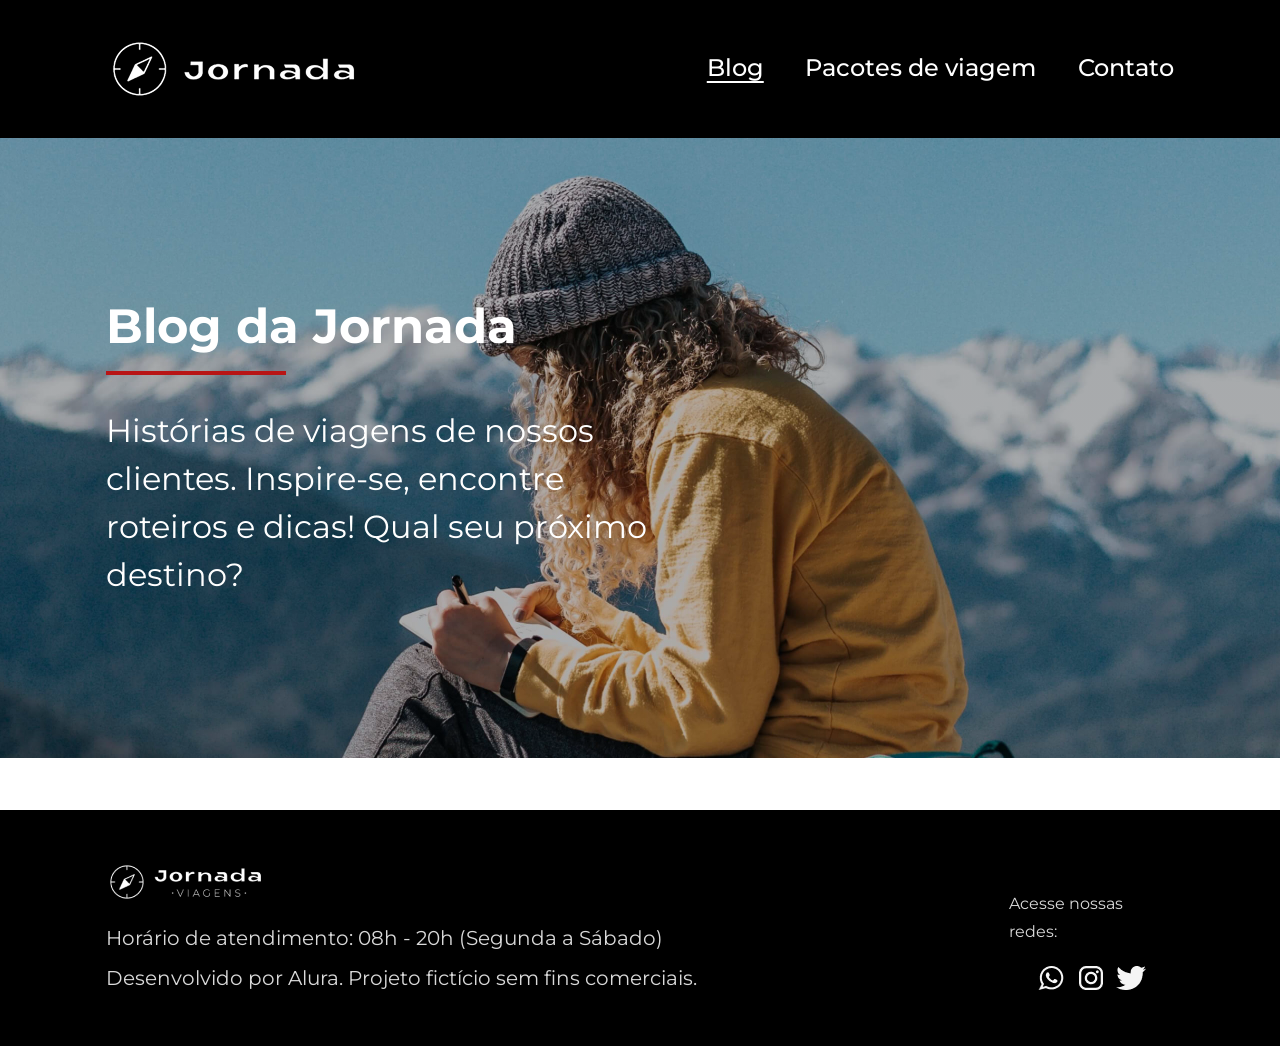
==== blog.html @ c3ce7d21 "Applying style and banners to blog hero" ====
<!doctype html>
<html lang="pt-br">
  <head>
    <meta charset="UTF-8" />
    <meta name="viewport" content="width=device-width, initial-scale=1.0" />
    <link rel="stylesheet" href="./css/style.css" />
    <link rel="icon" type="image/*" href="favicon-jornada-white.png" />

    <meta
      name="description"
      content="Jornada Viagens, uma agência apaixonada por criar viagens inesquecíveis."
    />

    <meta name="og:title" content="Jornada Viagens" />
    <meta
      name="og:description"
      content="Jornada Viagens, uma agência apaixonada por criar viagens inesquecíveis."
    />
    <meta
      name="og:image"
      content="https://PedroHSueiro.github.io/jornada-viagens/img/footer/logo-jornada-footer-white.png"
    />
    <meta
      name="og:url"
      content="https://PedroHSueiro.github.io/jornada-viagens/blog.html"
    />
    <meta name="og:type" content="website" />

    <title>Jornada Viagens</title>
  </head>
  <body>
    <header class="main-header" role="banner">
      <a class="logo" href="index.html" title="Voltar para a página inicial">
        <img
          class="img-logo-mobile"
          src="img/logo-jornada-white.png"
          alt="Logo de bússola da Jornada Viagens"
        />
        <img
          class="img-logo-desktop"
          src="img/logo-text-jornada-white.png"
          alt="Logo completa da Jornada Viagens"
        />
      </a>
      <div class="navigation-menu" role="navigation">
        <label for="menu" title="Abrir menu">
          <img src="img/menu-icon-btn.png" alt="Botão de menu" />
        </label>
        <input type="checkbox" id="menu" hidden />
        <nav>
          <ul class="navigation-list">
            <li>
              <a
                href="blog.html"
                target="_self"
                class="selected-page"
                title="Acessar Blog"
                >Blog</a
              >
            </li>
            <li>
              <a
                href="pacotes.html"
                target="_self"
                title="Acessar Pacotes de viagem"
              >
                Pacotes de viagem
              </a>
            </li>
            <li>
              <a href="contato.html" target="_self" title="Acessar Contato">
                Contato
              </a>
            </li>
          </ul>
        </nav>
      </div>
    </header>
    <section class="hero page blog" role="main">
      <div class="hero-image">
        <div class="page-title">
          <h1>Blog da Jornada</h1>
          <hr class="separation-line" />
        </div>
        <h2>
          Histórias de viagens de nossos clientes. Inspire-se, encontre roteiros
          e dicas! Qual seu próximo destino?
        </h2>
      </div>
    </section>
    <footer class="main-footer" role="contentinfo">
      <div class="footer-info">
        <img
          src="./img/footer/logo-jornada-footer-white.png"
          alt="Logo completa da Jornada Viagens"
        />
        <p>Horário de atendimento: 08h - 20h (Segunda a Sábado)</p>
        <p>Desenvolvido por Alura. Projeto fictício sem fins comerciais.</p>
      </div>
      <div class="footer-social">
        <p class="content-text small">Acesse nossas redes:</p>
        <div class="social-media-content">
          <a
            href="#"
            target="_blank"
            title="Acessar o Whatsapp do Jornada Viagens"
          >
            <img
              src="./img/footer/icon-whatsapp.png"
              alt="Icone branco do Whatsapp"
            />
          </a>
          <a
            href="#"
            target="_blank"
            title="Acessar o Instagram do Jornada Viagens"
          >
            <img
              src="./img/footer/icon-instagram.png"
              alt="Icone branco do Instagram"
            />
          </a>
          <a
            href="#"
            target="_blank"
            title="Acessar o Twitter/X do Jornada Viagens"
          >
            <img
              src="./img/footer/icon-twitter.png"
              alt="Icone branco do Twitter/X"
            />
          </a>
        </div>
      </div>
    </footer>
  </body>
</html>
---- css/style.css ----
@import url(global.css);
@import url(header.css);
@import url(hero.css);
@import url(offers.css);
@import url(categories.css);
@import url(destinations.css);
@import url(payments.css);
@import url(testimonies.css);
@import url(footer.css);
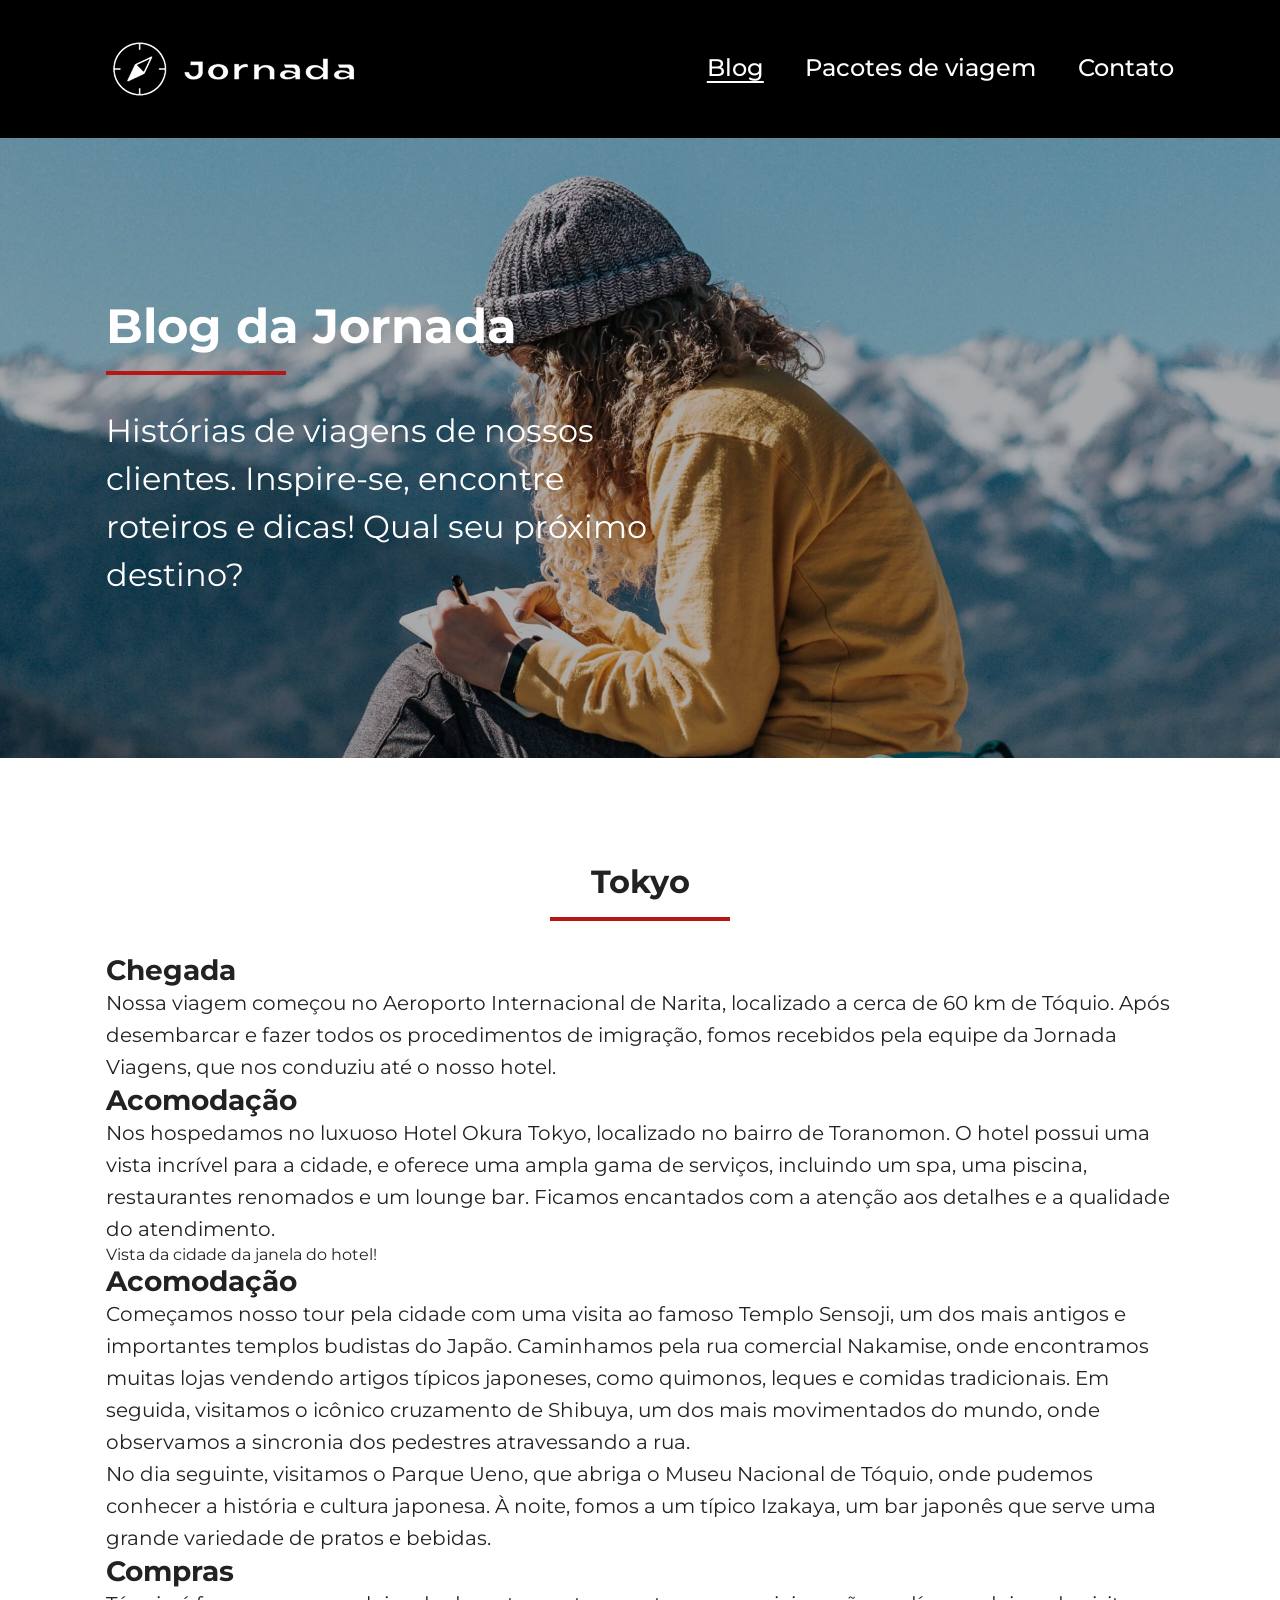
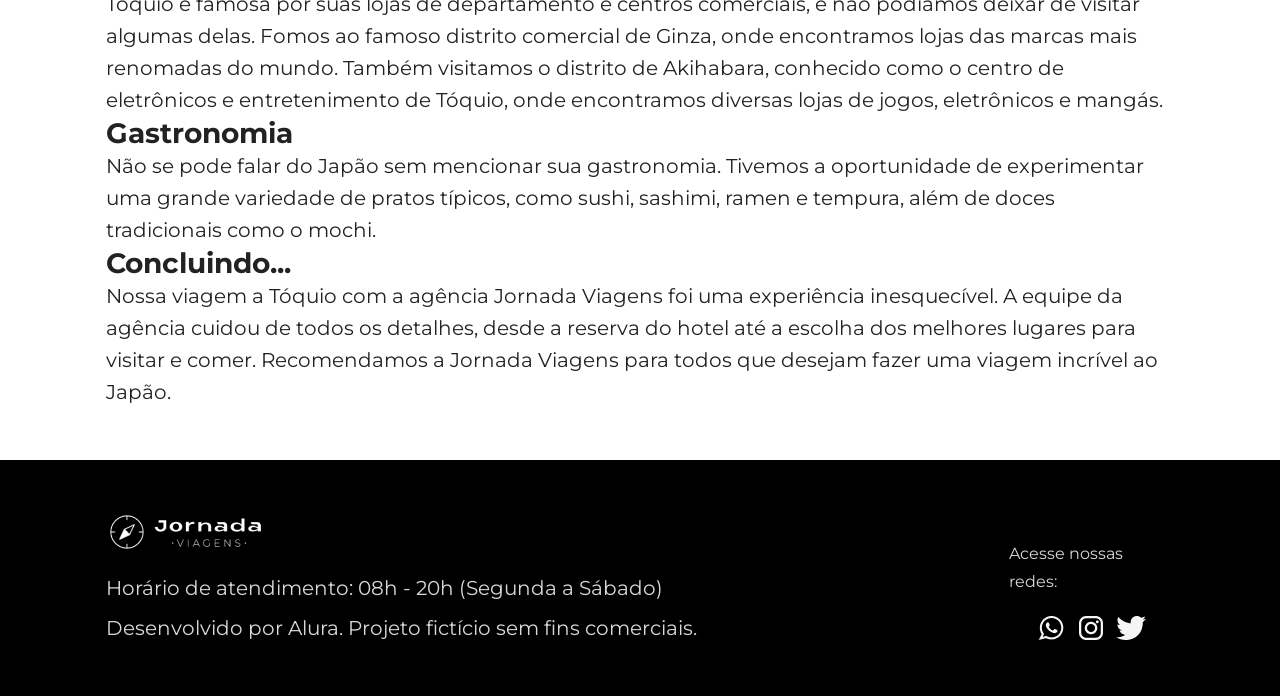
==== commit 9ce4e28d: "Creating initial layout for blog posts" ====
--- a/blog.html
+++ b/blog.html
@@ -88,6 +88,98 @@
         </h2>
       </div>
     </section>
+    <section class="blog-post">
+      <div class="section-title">
+        <h2>Tokyo</h2>
+        <hr class="separation-line" />
+      </div>
+      <article class="arrival">
+        <div class="text-content">
+          <h3 class="content-title">Chegada</h3>
+          <p class="content-text">
+            Nossa viagem começou no Aeroporto Internacional de Narita,
+            localizado a cerca de 60 km de Tóquio. Após desembarcar e fazer
+            todos os procedimentos de imigração, fomos recebidos pela equipe da
+            Jornada Viagens, que nos conduziu até o nosso hotel.
+          </p>
+        </div>
+        <figure>
+          <div class="image"></div>
+        </figure>
+      </article>
+      <article class="accommodation">
+        <div class="text-content">
+          <h3 class="content-title">Acomodação</h3>
+          <p class="content-text">
+            Nos hospedamos no luxuoso Hotel Okura Tokyo, localizado no bairro de
+            Toranomon. O hotel possui uma vista incrível para a cidade, e
+            oferece uma ampla gama de serviços, incluindo um spa, uma piscina,
+            restaurantes renomados e um lounge bar. Ficamos encantados com a
+            atenção aos detalhes e a qualidade do atendimento.
+          </p>
+        </div>
+        <figure>
+          <div class="image"></div>
+          <figcaption>Vista da cidade da janela do hotel!</figcaption>
+        </figure>
+      </article>
+      <article class="accommodation">
+        <div class="text-content">
+          <h3 class="content-title">Acomodação</h3>
+          <p class="content-text">
+            Começamos nosso tour pela cidade com uma visita ao famoso Templo
+            Sensoji, um dos mais antigos e importantes templos budistas do
+            Japão. Caminhamos pela rua comercial Nakamise, onde encontramos
+            muitas lojas vendendo artigos típicos japoneses, como quimonos,
+            leques e comidas tradicionais. Em seguida, visitamos o icônico
+            cruzamento de Shibuya, um dos mais movimentados do mundo, onde
+            observamos a sincronia dos pedestres atravessando a rua.
+          </p>
+          <p class="content-text">
+            No dia seguinte, visitamos o Parque Ueno, que abriga o Museu
+            Nacional de Tóquio, onde pudemos conhecer a história e cultura
+            japonesa. À noite, fomos a um típico Izakaya, um bar japonês que
+            serve uma grande variedade de pratos e bebidas.
+          </p>
+        </div>
+      </article>
+      <article class="shopping">
+        <div class="text-content">
+          <h3 class="content-title">Compras</h3>
+          <p class="content-text">
+            Tóquio é famosa por suas lojas de departamento e centros comerciais,
+            e não podíamos deixar de visitar algumas delas. Fomos ao famoso
+            distrito comercial de Ginza, onde encontramos lojas das marcas mais
+            renomadas do mundo. Também visitamos o distrito de Akihabara,
+            conhecido como o centro de eletrônicos e entretenimento de Tóquio,
+            onde encontramos diversas lojas de jogos, eletrônicos e mangás.
+          </p>
+        </div>
+      </article>
+      <article class="gastronomy">
+        <div class="text-content">
+          <h3 class="content-title">Gastronomia</h3>
+          <p class="content-text">
+            Não se pode falar do Japão sem mencionar sua gastronomia. Tivemos a
+            oportunidade de experimentar uma grande variedade de pratos típicos,
+            como sushi, sashimi, ramen e tempura, além de doces tradicionais
+            como o mochi.
+          </p>
+        </div>
+      </article>
+      <article class="conclusion">
+        <div class="text-content">
+          <h3 class="content-title">Concluindo...</h3>
+          <p class="content-text">
+            Nossa viagem a Tóquio com a agência Jornada Viagens foi uma
+            experiência inesquecível. A equipe da agência cuidou de todos os
+            detalhes, desde a reserva do hotel até a escolha dos melhores
+            lugares para visitar e comer. Recomendamos a Jornada Viagens para
+            todos que desejam fazer uma viagem incrível ao Japão.
+          </p>
+        </div>
+      </article>
+    </section>
     <footer class="main-footer" role="contentinfo">
       <div class="footer-info">
         <img
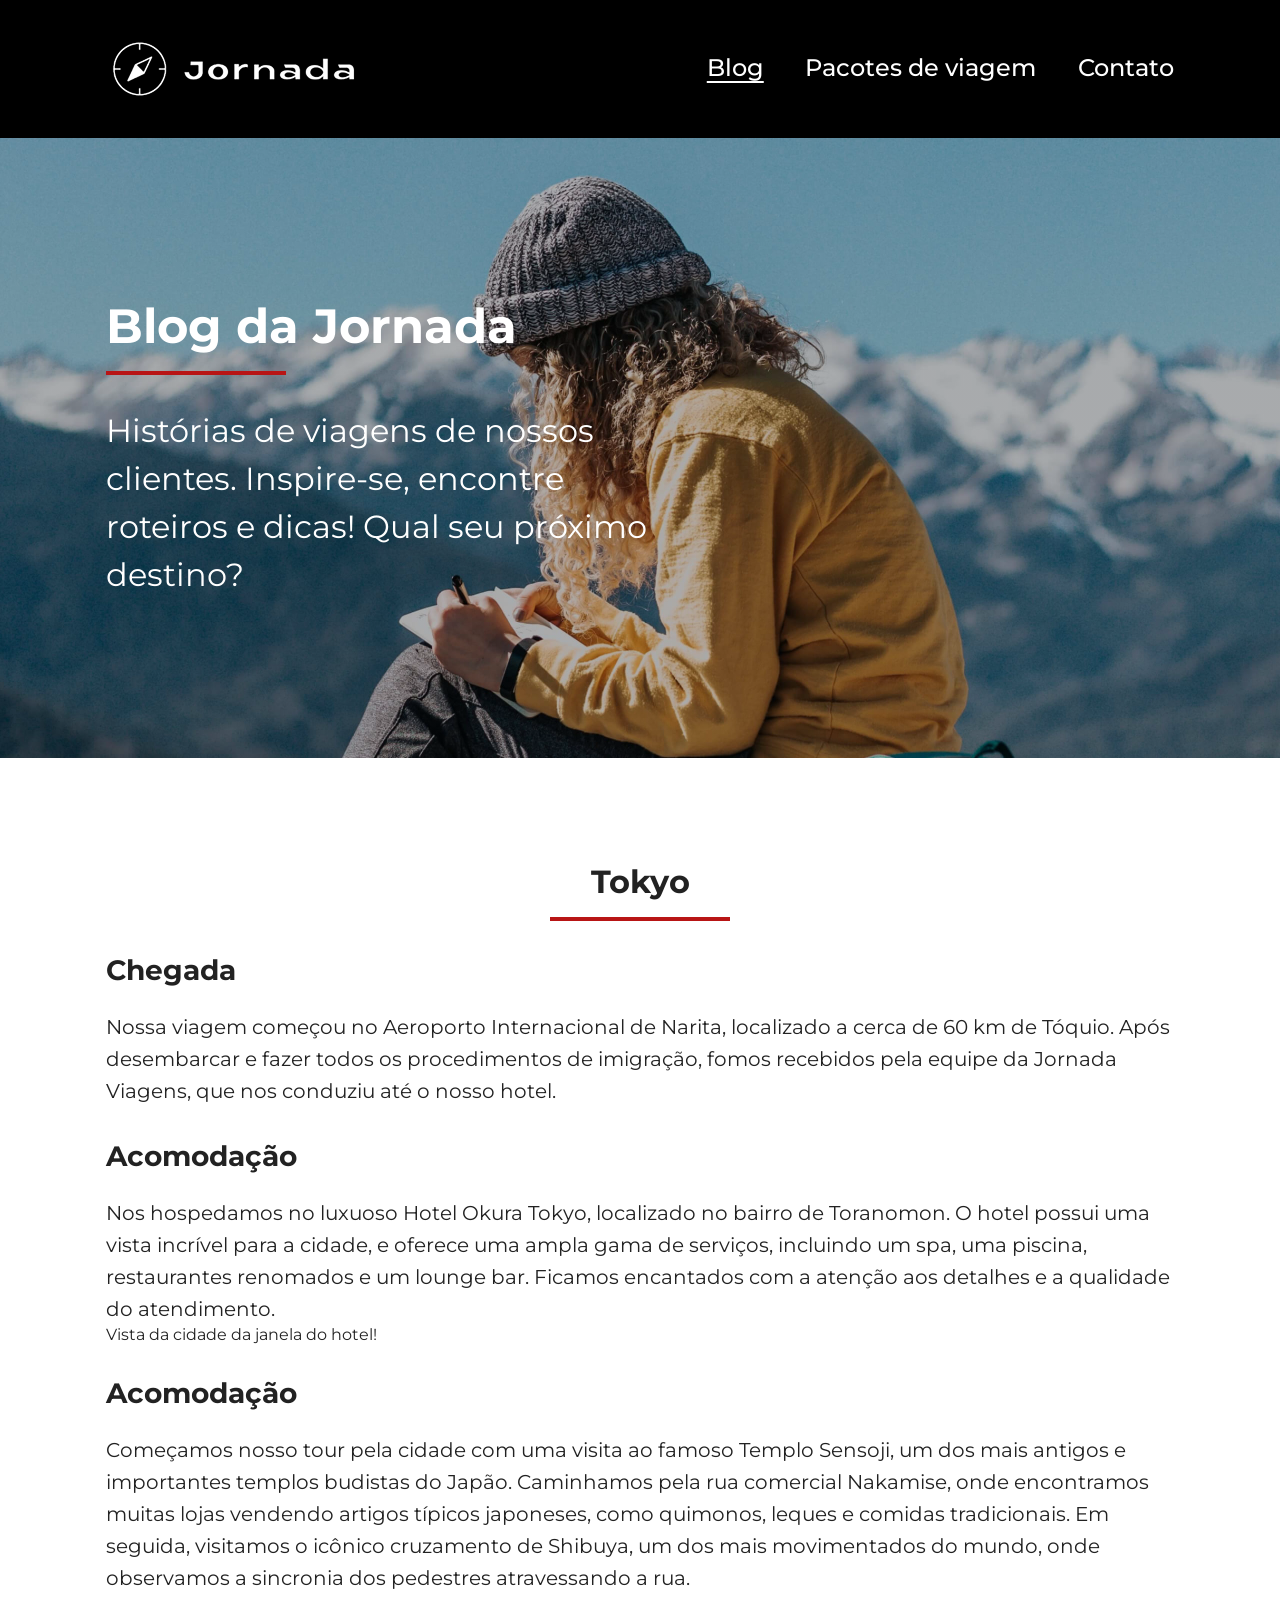
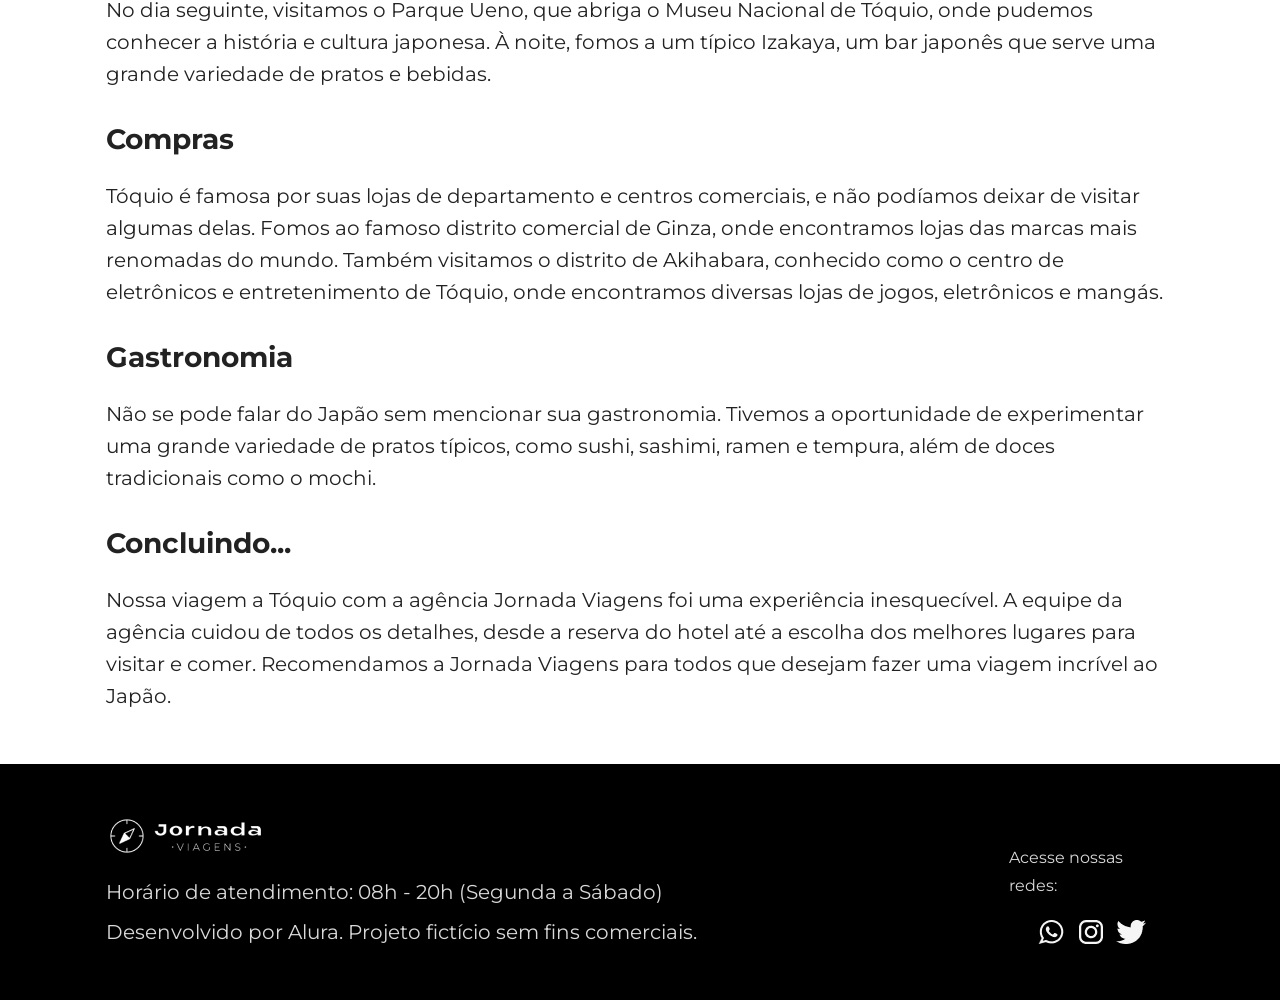
==== commit d99b1a9f: "Applying initial style for blog posts" ====
--- a/blog.html
+++ b/blog.html
@@ -93,92 +93,95 @@
         <h2>Tokyo</h2>
         <hr class="separation-line" />
       </div>
-      <article class="arrival">
-        <div class="text-content">
-          <h3 class="content-title">Chegada</h3>
-          <p class="content-text">
-            Nossa viagem começou no Aeroporto Internacional de Narita,
-            localizado a cerca de 60 km de Tóquio. Após desembarcar e fazer
-            todos os procedimentos de imigração, fomos recebidos pela equipe da
-            Jornada Viagens, que nos conduziu até o nosso hotel.
-          </p>
-        </div>
-        <figure>
-          <div class="image"></div>
-        </figure>
-      </article>
-      <article class="accommodation">
-        <div class="text-content">
-          <h3 class="content-title">Acomodação</h3>
-          <p class="content-text">
-            Nos hospedamos no luxuoso Hotel Okura Tokyo, localizado no bairro de
-            Toranomon. O hotel possui uma vista incrível para a cidade, e
-            oferece uma ampla gama de serviços, incluindo um spa, uma piscina,
-            restaurantes renomados e um lounge bar. Ficamos encantados com a
-            atenção aos detalhes e a qualidade do atendimento.
-          </p>
-        </div>
-        <figure>
-          <div class="image"></div>
-          <figcaption>Vista da cidade da janela do hotel!</figcaption>
-        </figure>
-      </article>
-      <article class="accommodation">
-        <div class="text-content">
-          <h3 class="content-title">Acomodação</h3>
-          <p class="content-text">
-            Começamos nosso tour pela cidade com uma visita ao famoso Templo
-            Sensoji, um dos mais antigos e importantes templos budistas do
-            Japão. Caminhamos pela rua comercial Nakamise, onde encontramos
-            muitas lojas vendendo artigos típicos japoneses, como quimonos,
-            leques e comidas tradicionais. Em seguida, visitamos o icônico
-            cruzamento de Shibuya, um dos mais movimentados do mundo, onde
-            observamos a sincronia dos pedestres atravessando a rua.
-          </p>
-          <p class="content-text">
-            No dia seguinte, visitamos o Parque Ueno, que abriga o Museu
-            Nacional de Tóquio, onde pudemos conhecer a história e cultura
-            japonesa. À noite, fomos a um típico Izakaya, um bar japonês que
-            serve uma grande variedade de pratos e bebidas.
-          </p>
-        </div>
-      </article>
-      <article class="shopping">
-        <div class="text-content">
-          <h3 class="content-title">Compras</h3>
-          <p class="content-text">
-            Tóquio é famosa por suas lojas de departamento e centros comerciais,
-            e não podíamos deixar de visitar algumas delas. Fomos ao famoso
-            distrito comercial de Ginza, onde encontramos lojas das marcas mais
-            renomadas do mundo. Também visitamos o distrito de Akihabara,
-            conhecido como o centro de eletrônicos e entretenimento de Tóquio,
-            onde encontramos diversas lojas de jogos, eletrônicos e mangás.
-          </p>
-        </div>
-      </article>
-      <article class="gastronomy">
-        <div class="text-content">
-          <h3 class="content-title">Gastronomia</h3>
-          <p class="content-text">
-            Não se pode falar do Japão sem mencionar sua gastronomia. Tivemos a
-            oportunidade de experimentar uma grande variedade de pratos típicos,
-            como sushi, sashimi, ramen e tempura, além de doces tradicionais
-            como o mochi.
-          </p>
-        </div>
-      </article>
-      <article class="conclusion">
-        <div class="text-content">
-          <h3 class="content-title">Concluindo...</h3>
-          <p class="content-text">
-            Nossa viagem a Tóquio com a agência Jornada Viagens foi uma
-            experiência inesquecível. A equipe da agência cuidou de todos os
-            detalhes, desde a reserva do hotel até a escolha dos melhores
-            lugares para visitar e comer. Recomendamos a Jornada Viagens para
-            todos que desejam fazer uma viagem incrível ao Japão.
-          </p>
-        </div>
-      </article>
+      <div class="main-post">
+        <article class="arrival">
+          <div class="text-content">
+            <h3 class="content-title">Chegada</h3>
+            <p class="content-text">
+              Nossa viagem começou no Aeroporto Internacional de Narita,
+              localizado a cerca de 60 km de Tóquio. Após desembarcar e fazer
+              todos os procedimentos de imigração, fomos recebidos pela equipe
+              da Jornada Viagens, que nos conduziu até o nosso hotel.
+            </p>
+          </div>
+          <figure>
+            <div class="image"></div>
+          </figure>
+        </article>
+        <article class="accommodation">
+          <div class="text-content">
+            <h3 class="content-title">Acomodação</h3>
+            <p class="content-text">
+              Nos hospedamos no luxuoso Hotel Okura Tokyo, localizado no bairro
+              de Toranomon. O hotel possui uma vista incrível para a cidade, e
+              oferece uma ampla gama de serviços, incluindo um spa, uma piscina,
+              restaurantes renomados e um lounge bar. Ficamos encantados com a
+              atenção aos detalhes e a qualidade do atendimento.
+            </p>
+          </div>
+          <figure>
+            <div class="image"></div>
+            <figcaption>Vista da cidade da janela do hotel!</figcaption>
+          </figure>
+        </article>
+        <article class="accommodation">
+          <div class="text-content">
+            <h3 class="content-title">Acomodação</h3>
+            <p class="content-text">
+              Começamos nosso tour pela cidade com uma visita ao famoso Templo
+              Sensoji, um dos mais antigos e importantes templos budistas do
+              Japão. Caminhamos pela rua comercial Nakamise, onde encontramos
+              muitas lojas vendendo artigos típicos japoneses, como quimonos,
+              leques e comidas tradicionais. Em seguida, visitamos o icônico
+              cruzamento de Shibuya, um dos mais movimentados do mundo, onde
+              observamos a sincronia dos pedestres atravessando a rua.
+            </p>
+            <p class="content-text">
+              No dia seguinte, visitamos o Parque Ueno, que abriga o Museu
+              Nacional de Tóquio, onde pudemos conhecer a história e cultura
+              japonesa. À noite, fomos a um típico Izakaya, um bar japonês que
+              serve uma grande variedade de pratos e bebidas.
+            </p>
+          </div>
+        </article>
+        <article class="shopping">
+          <div class="text-content">
+            <h3 class="content-title">Compras</h3>
+            <p class="content-text">
+              Tóquio é famosa por suas lojas de departamento e centros
+              comerciais, e não podíamos deixar de visitar algumas delas. Fomos
+              ao famoso distrito comercial de Ginza, onde encontramos lojas das
+              marcas mais renomadas do mundo. Também visitamos o distrito de
+              Akihabara, conhecido como o centro de eletrônicos e entretenimento
+              de Tóquio, onde encontramos diversas lojas de jogos, eletrônicos e
+              mangás.
+            </p>
+          </div>
+        </article>
+        <article class="gastronomy">
+          <div class="text-content">
+            <h3 class="content-title">Gastronomia</h3>
+            <p class="content-text">
+              Não se pode falar do Japão sem mencionar sua gastronomia. Tivemos
+              a oportunidade de experimentar uma grande variedade de pratos
+              típicos, como sushi, sashimi, ramen e tempura, além de doces
+              tradicionais como o mochi.
+            </p>
+          </div>
+        </article>
+        <article class="conclusion">
+          <div class="text-content">
+            <h3 class="content-title">Concluindo...</h3>
+            <p class="content-text">
+              Nossa viagem a Tóquio com a agência Jornada Viagens foi uma
+              experiência inesquecível. A equipe da agência cuidou de todos os
+              detalhes, desde a reserva do hotel até a escolha dos melhores
+              lugares para visitar e comer. Recomendamos a Jornada Viagens para
+              todos que desejam fazer uma viagem incrível ao Japão.
+            </p>
+          </div>
+        </article>
+      </div>
     </section>
     <footer class="main-footer" role="contentinfo">
       <div class="footer-info">
--- a/css/style.css
+++ b/css/style.css
@@ -7,3 +7,4 @@
 @import url(payments.css);
 @import url(testimonies.css);
 @import url(footer.css);
+@import url(blog.css);
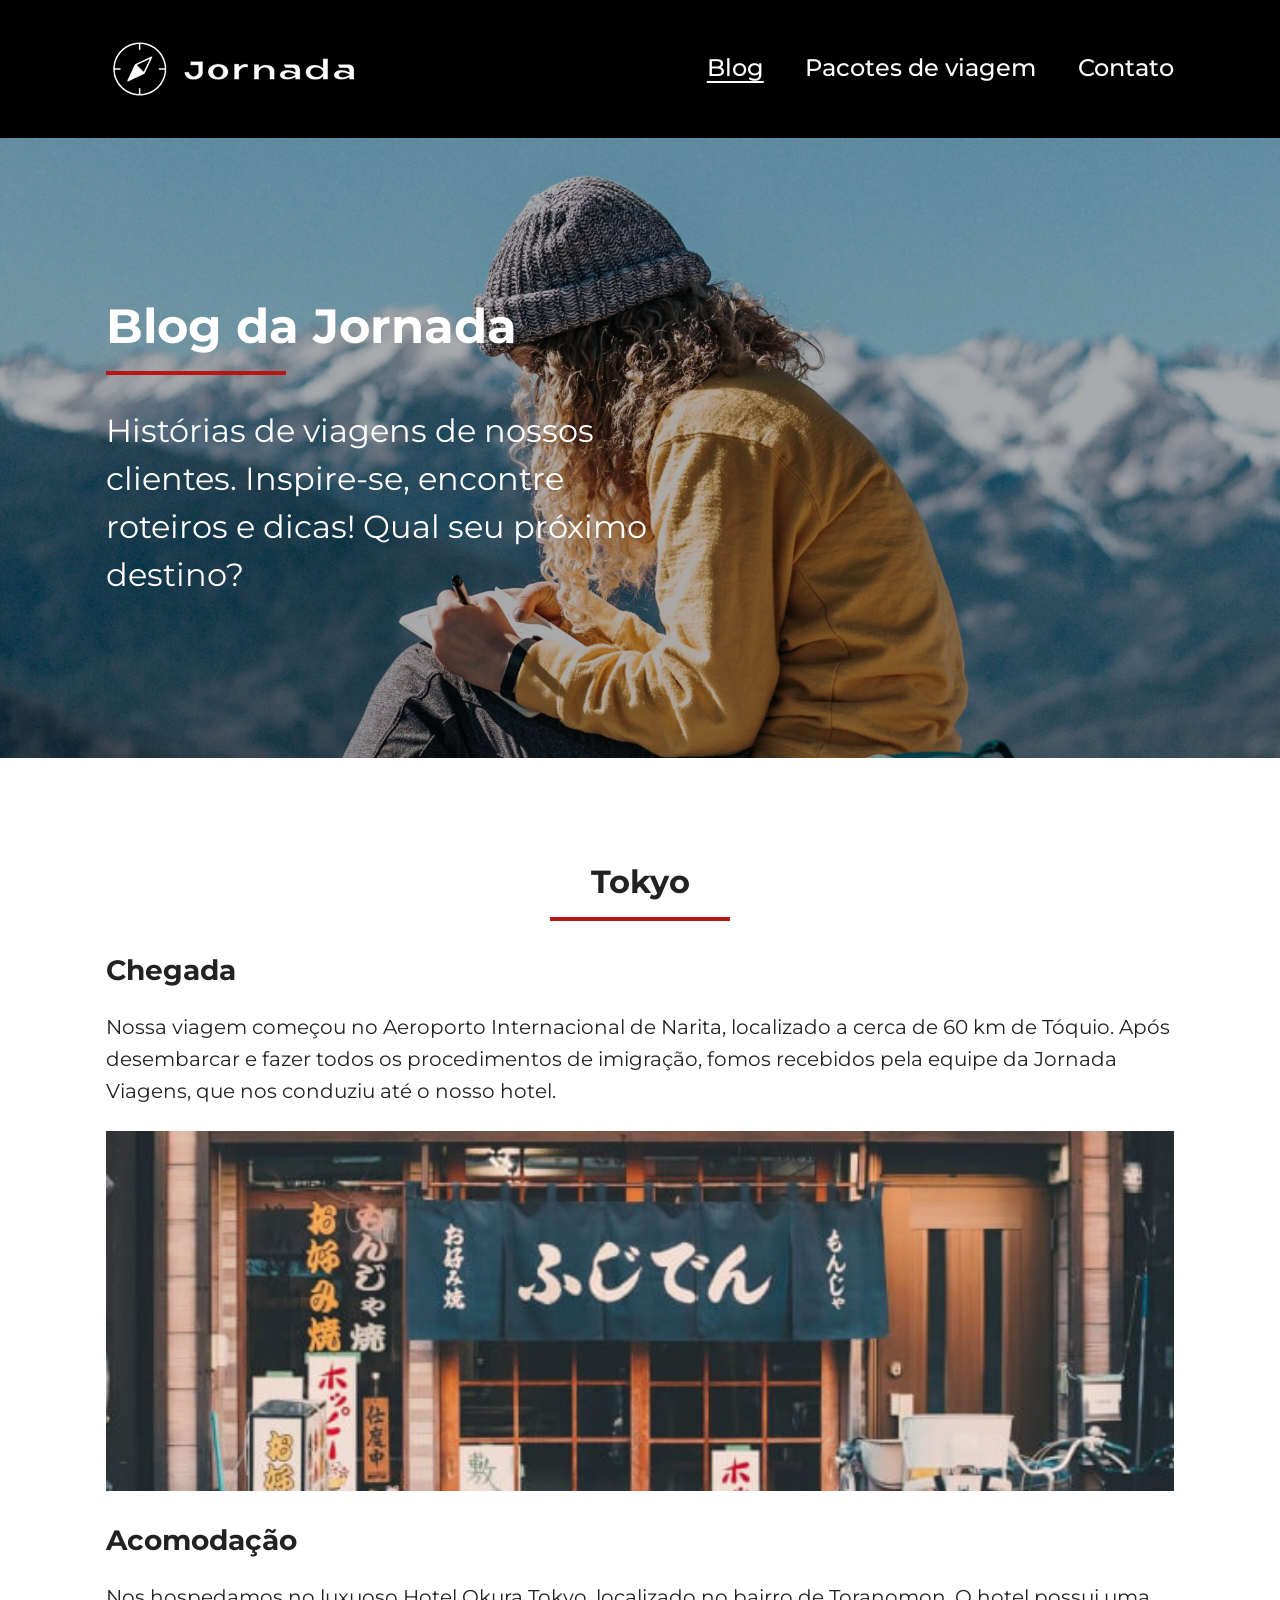
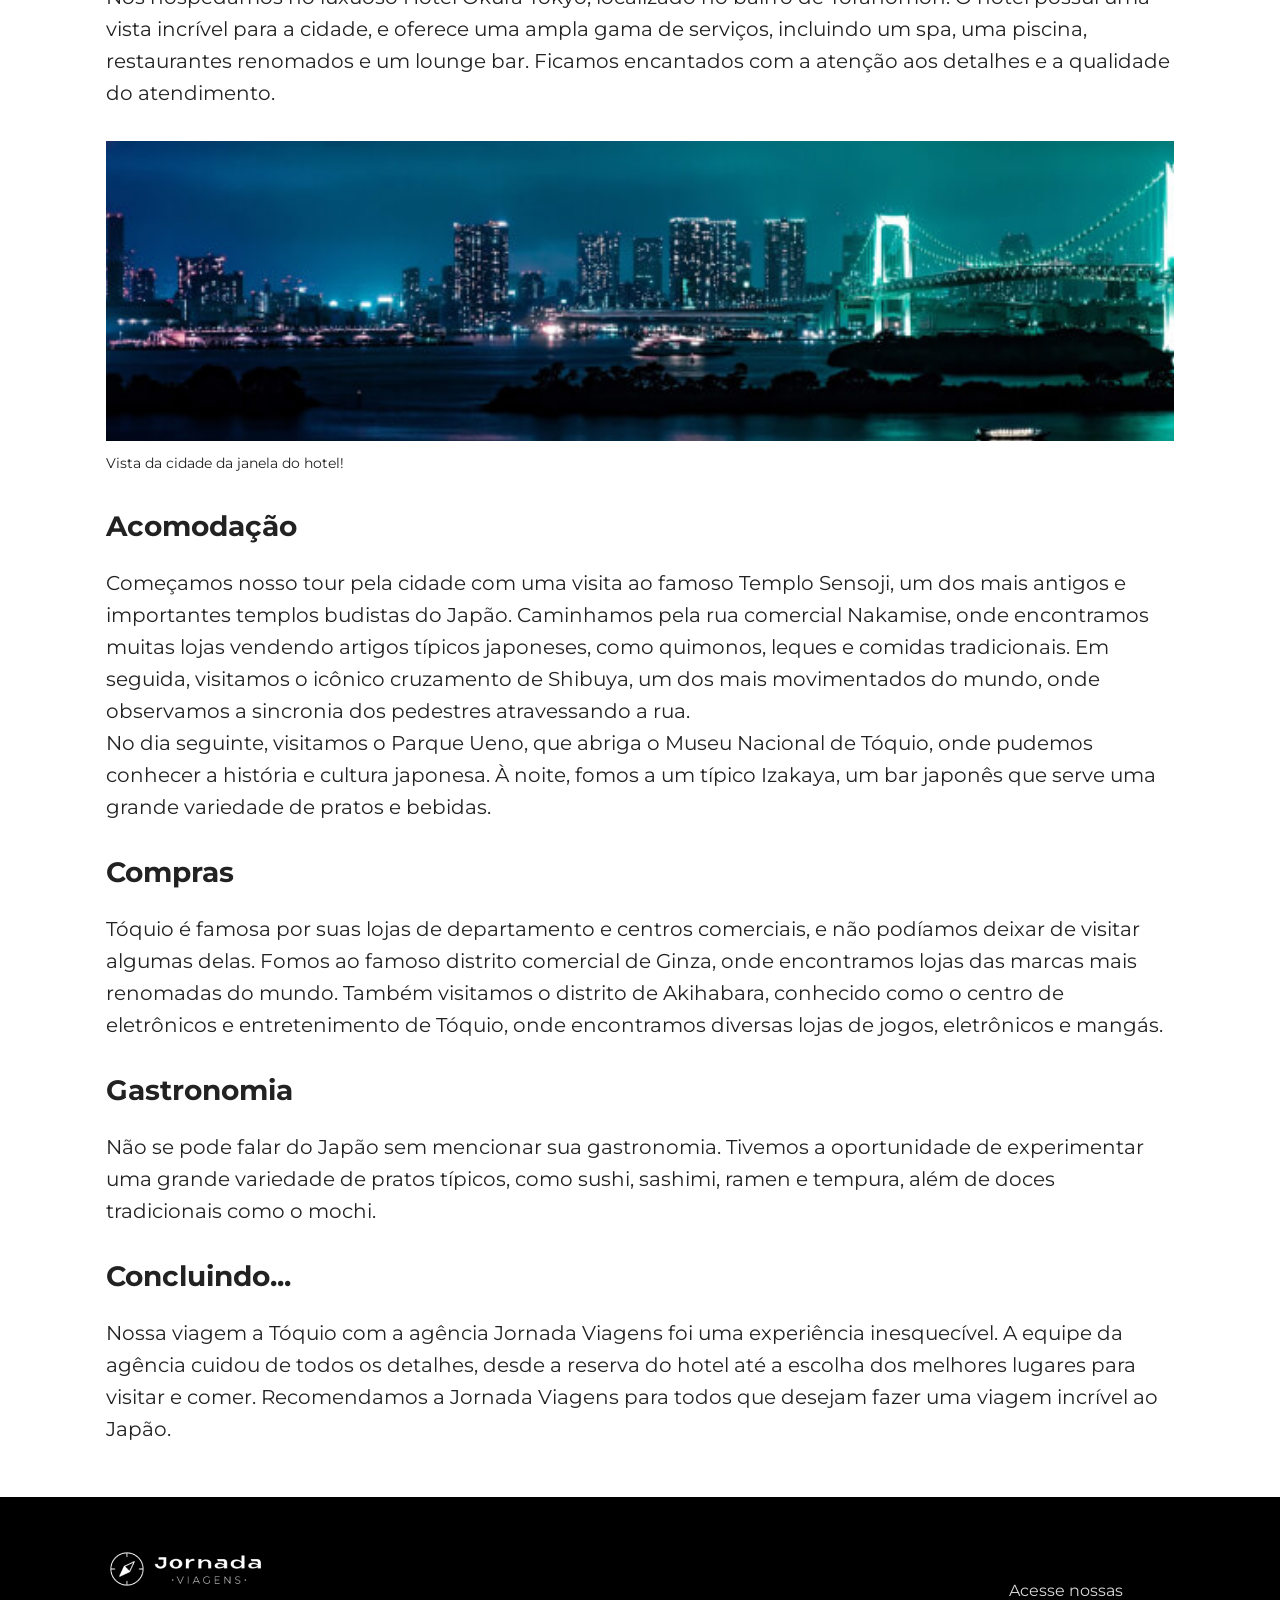
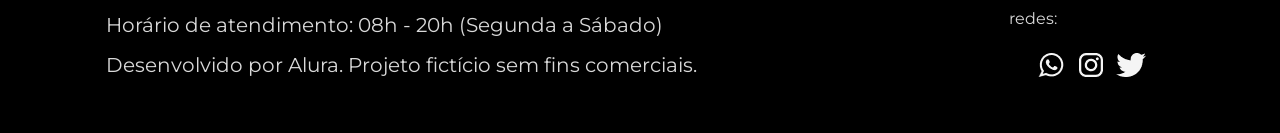
==== commit 8280a784: "Applying mobile styles for post images" ====
--- a/blog.html
+++ b/blog.html
@@ -94,7 +94,7 @@
         <hr class="separation-line" />
       </div>
       <div class="main-post">
-        <article class="arrival">
+        <article class="arrival image-post">
           <div class="text-content">
             <h3 class="content-title">Chegada</h3>
             <p class="content-text">
@@ -108,7 +108,7 @@
             <div class="image"></div>
           </figure>
         </article>
-        <article class="accommodation">
+        <article class="accommodation image-post">
           <div class="text-content">
             <h3 class="content-title">Acomodação</h3>
             <p class="content-text">
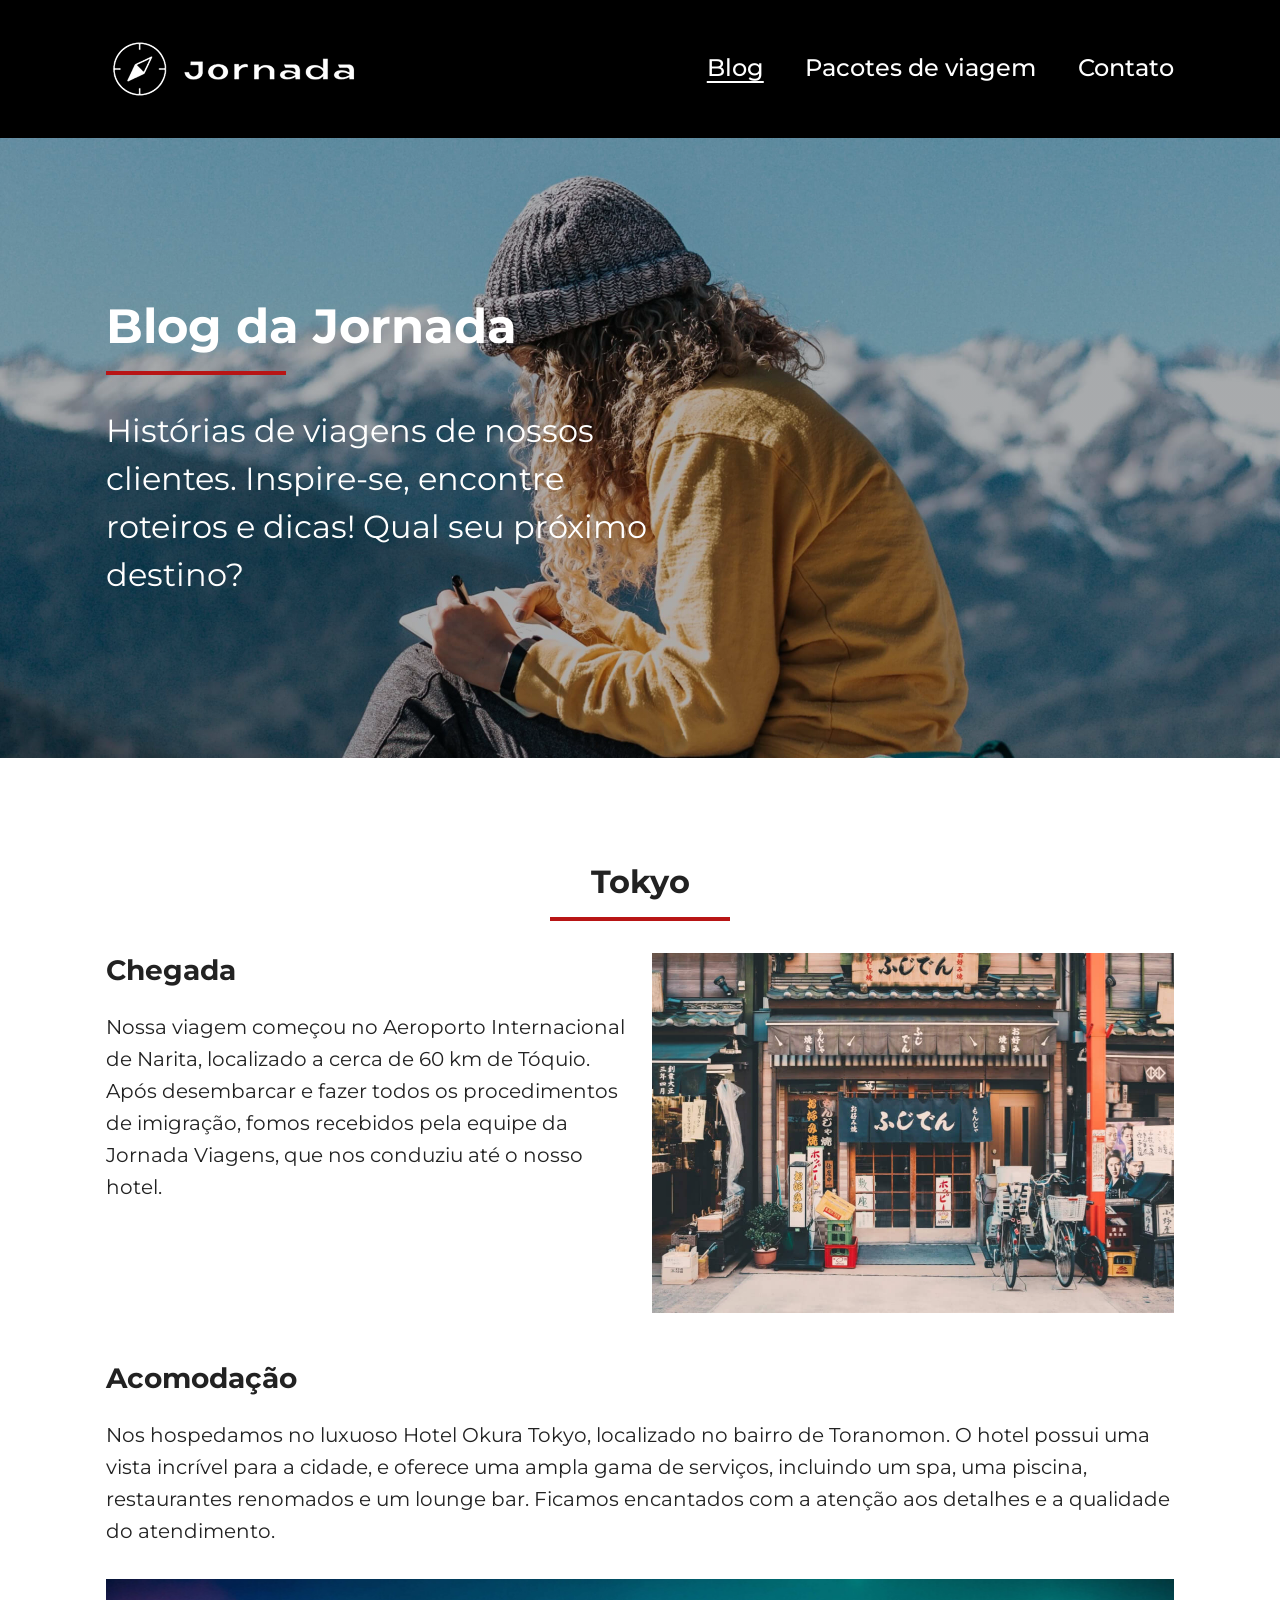
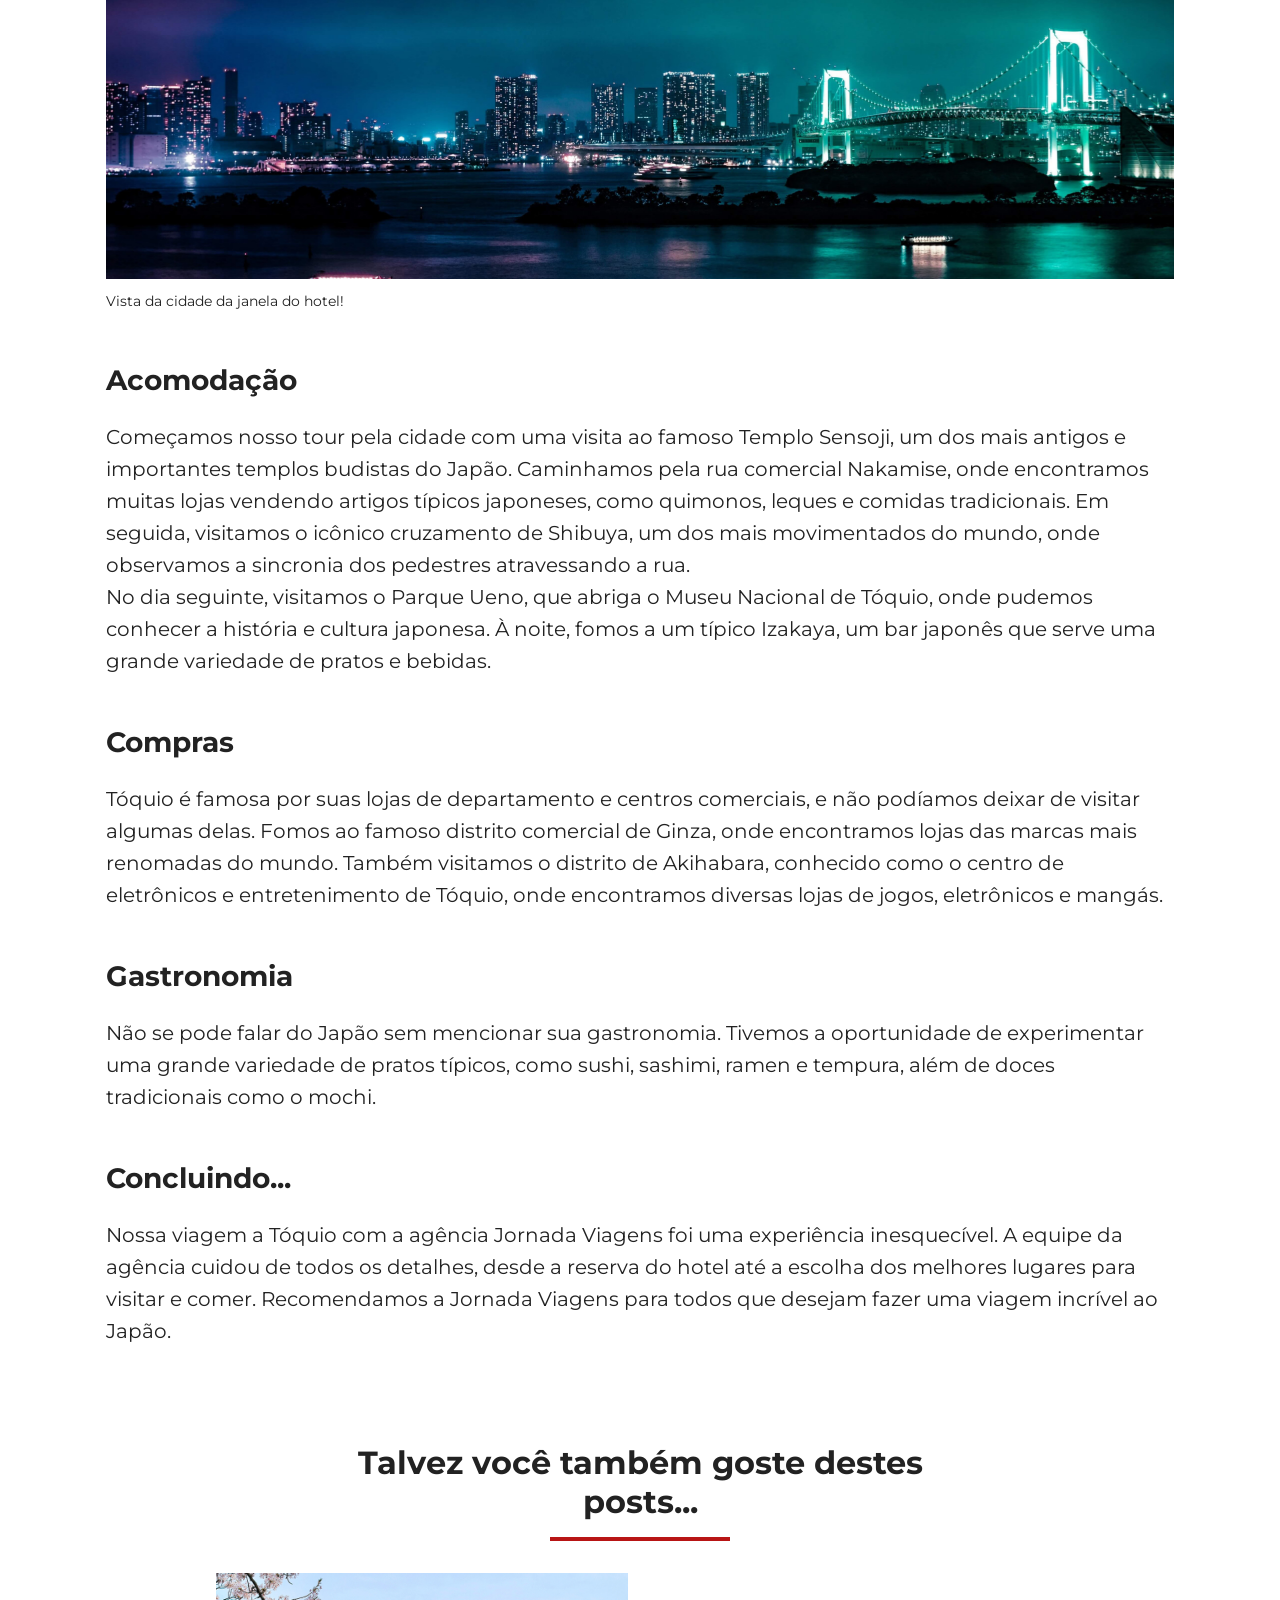
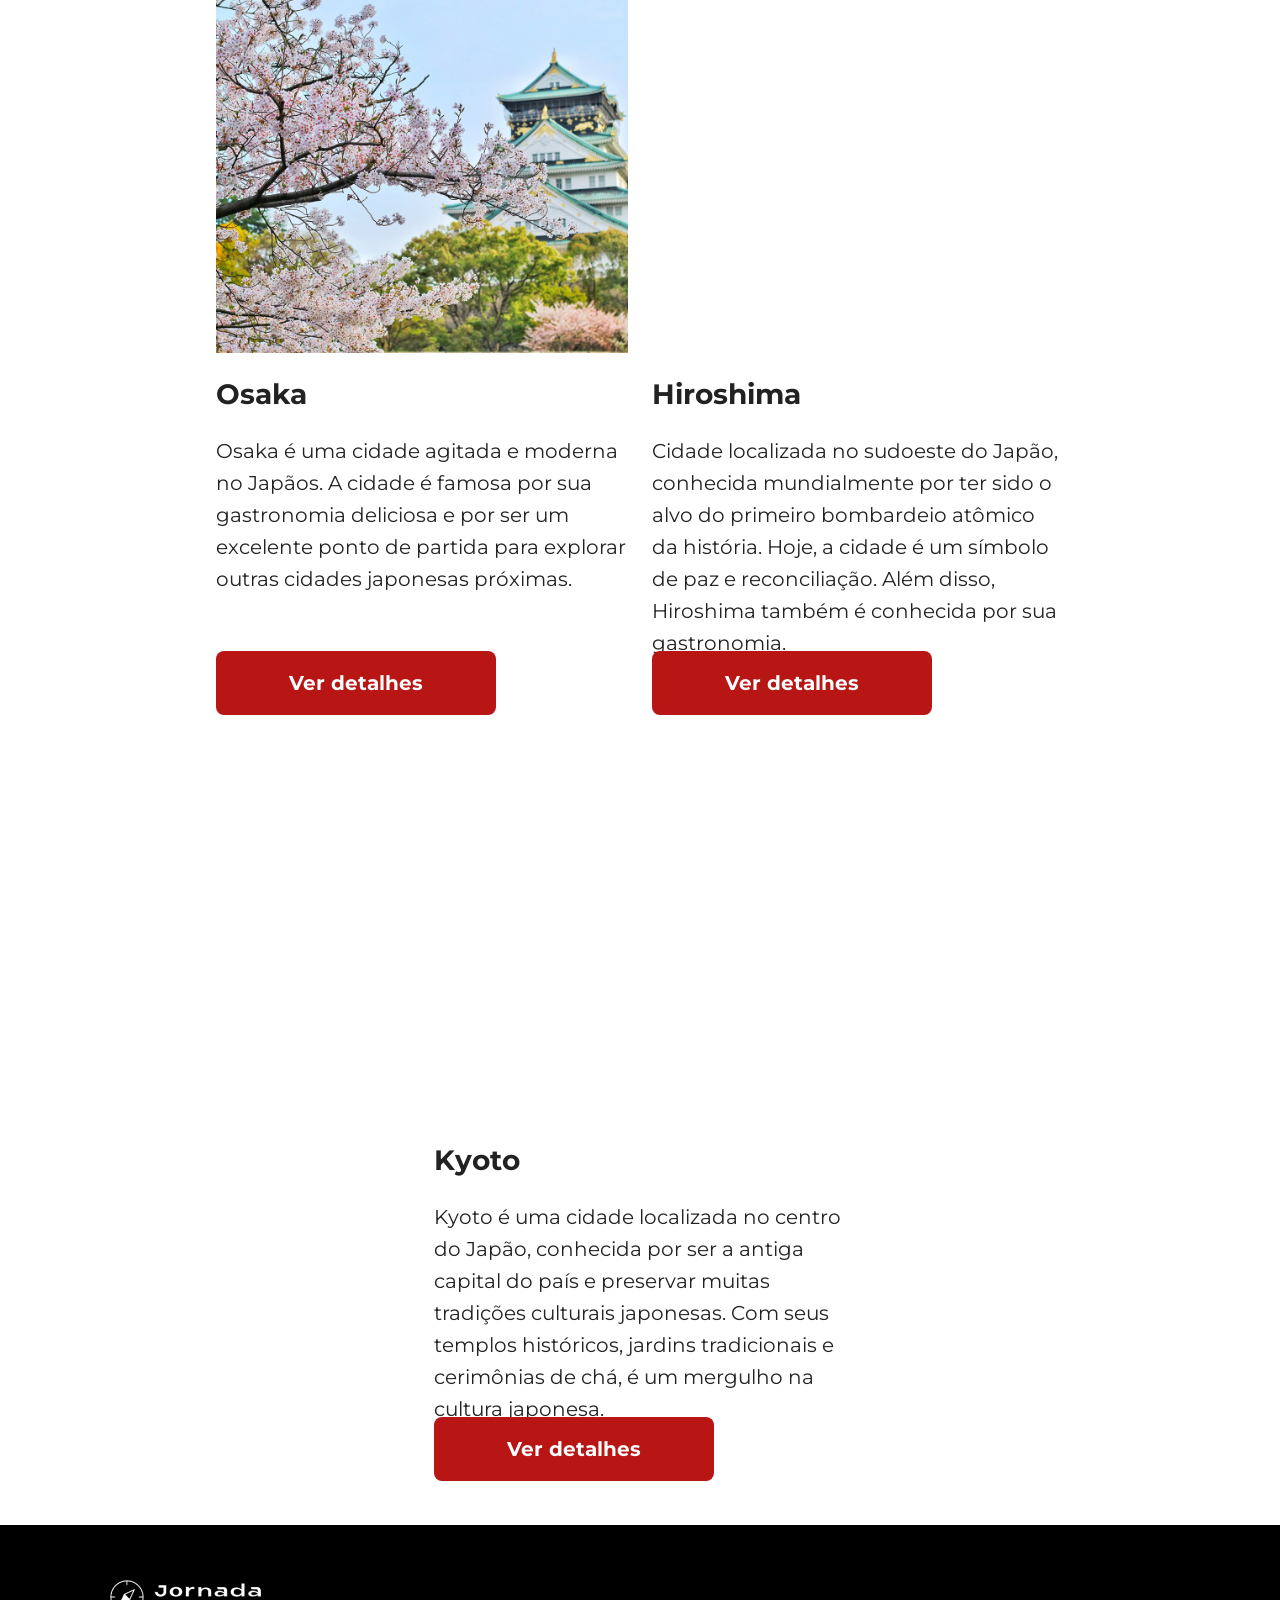
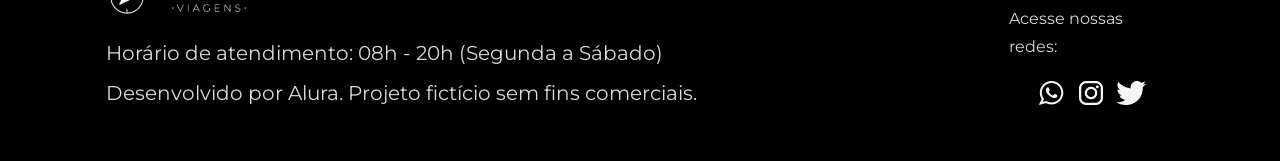
==== commit 4ae5595b: "Creating base layout for other destinations" ====
--- a/blog.html
+++ b/blog.html
@@ -183,6 +183,76 @@
         </article>
       </div>
     </section>
+    <section class="destinations">
+      <div class="section-title">
+        <h2>Talvez você também goste destes posts...</h2>
+        <hr class="separation-line" />
+      </div>
+      <div class="destinations-container">
+        <article class="destination-block osaka">
+          <header>
+            <div class="destination-image"></div>
+            <h3 class="content-title">Osaka</h3>
+          </header>
+          <p class="content-text">
+            Osaka é uma cidade agitada e moderna no Japãos. A cidade é famosa
+            por sua gastronomia deliciosa e por ser um excelente ponto de
+            partida para explorar outras cidades japonesas próximas.
+          </p>
+          <footer>
+            <a
+              href="#"
+              class="button"
+              target="_blank"
+              title="Acessar detalhes sobre o destino de Osaka"
+              >Ver detalhes</a
+            >
+          </footer>
+        </article>
+        <article class="destination-block hiroshima">
+          <header>
+            <div class="destination-image"></div>
+            <h3 class="content-title">Hiroshima</h3>
+          </header>
+          <p class="content-text">
+            Cidade localizada no sudoeste do Japão, conhecida mundialmente por
+            ter sido o alvo do primeiro bombardeio atômico da história. Hoje, a
+            cidade é um símbolo de paz e reconciliação. Além disso, Hiroshima
+            também é conhecida por sua gastronomia.
+          </p>
+          <footer>
+            <a
+              href="#"
+              class="button"
+              target="_blank"
+              title="Acessar detalhes sobre o destino de Hiroshima"
+              >Ver detalhes</a
+            >
+          </footer>
+        </article>
+        <article class="destination-block kyoto">
+          <header>
+            <div class="destination-image"></div>
+            <h3 class="content-title">Kyoto</h3>
+          </header>
+          <p class="content-text">
+            Kyoto é uma cidade localizada no centro do Japão, conhecida por ser
+            a antiga capital do país e preservar muitas tradições culturais
+            japonesas. Com seus templos históricos, jardins tradicionais e
+            cerimônias de chá, é um mergulho na cultura japonesa.
+          </p>
+          <footer>
+            <a
+              href="#"
+              class="button"
+              target="_blank"
+              title="Acessar detalhes sobre o destino de Kyoto"
+              >Ver detalhes</a
+            >
+          </footer>
+        </article>
+      </div>
+    </section>
     <footer class="main-footer" role="contentinfo">
       <div class="footer-info">
         <img
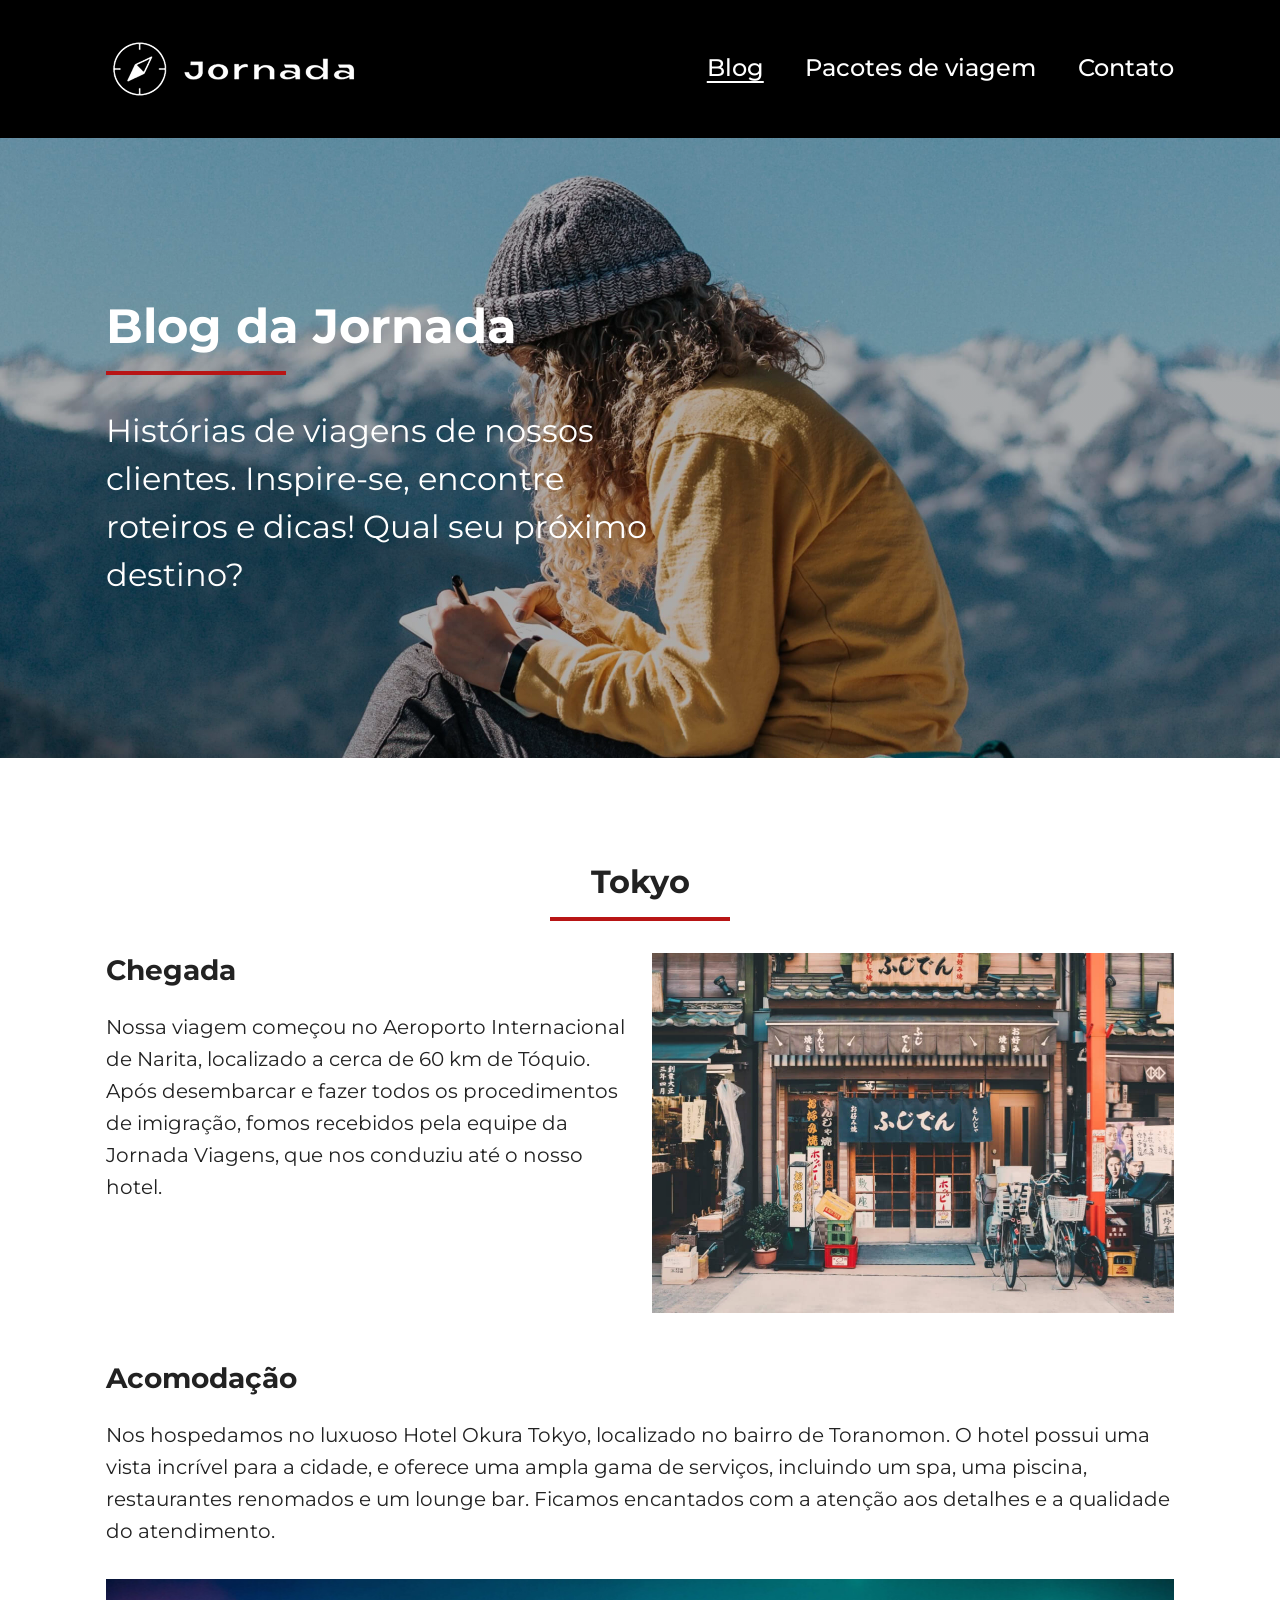
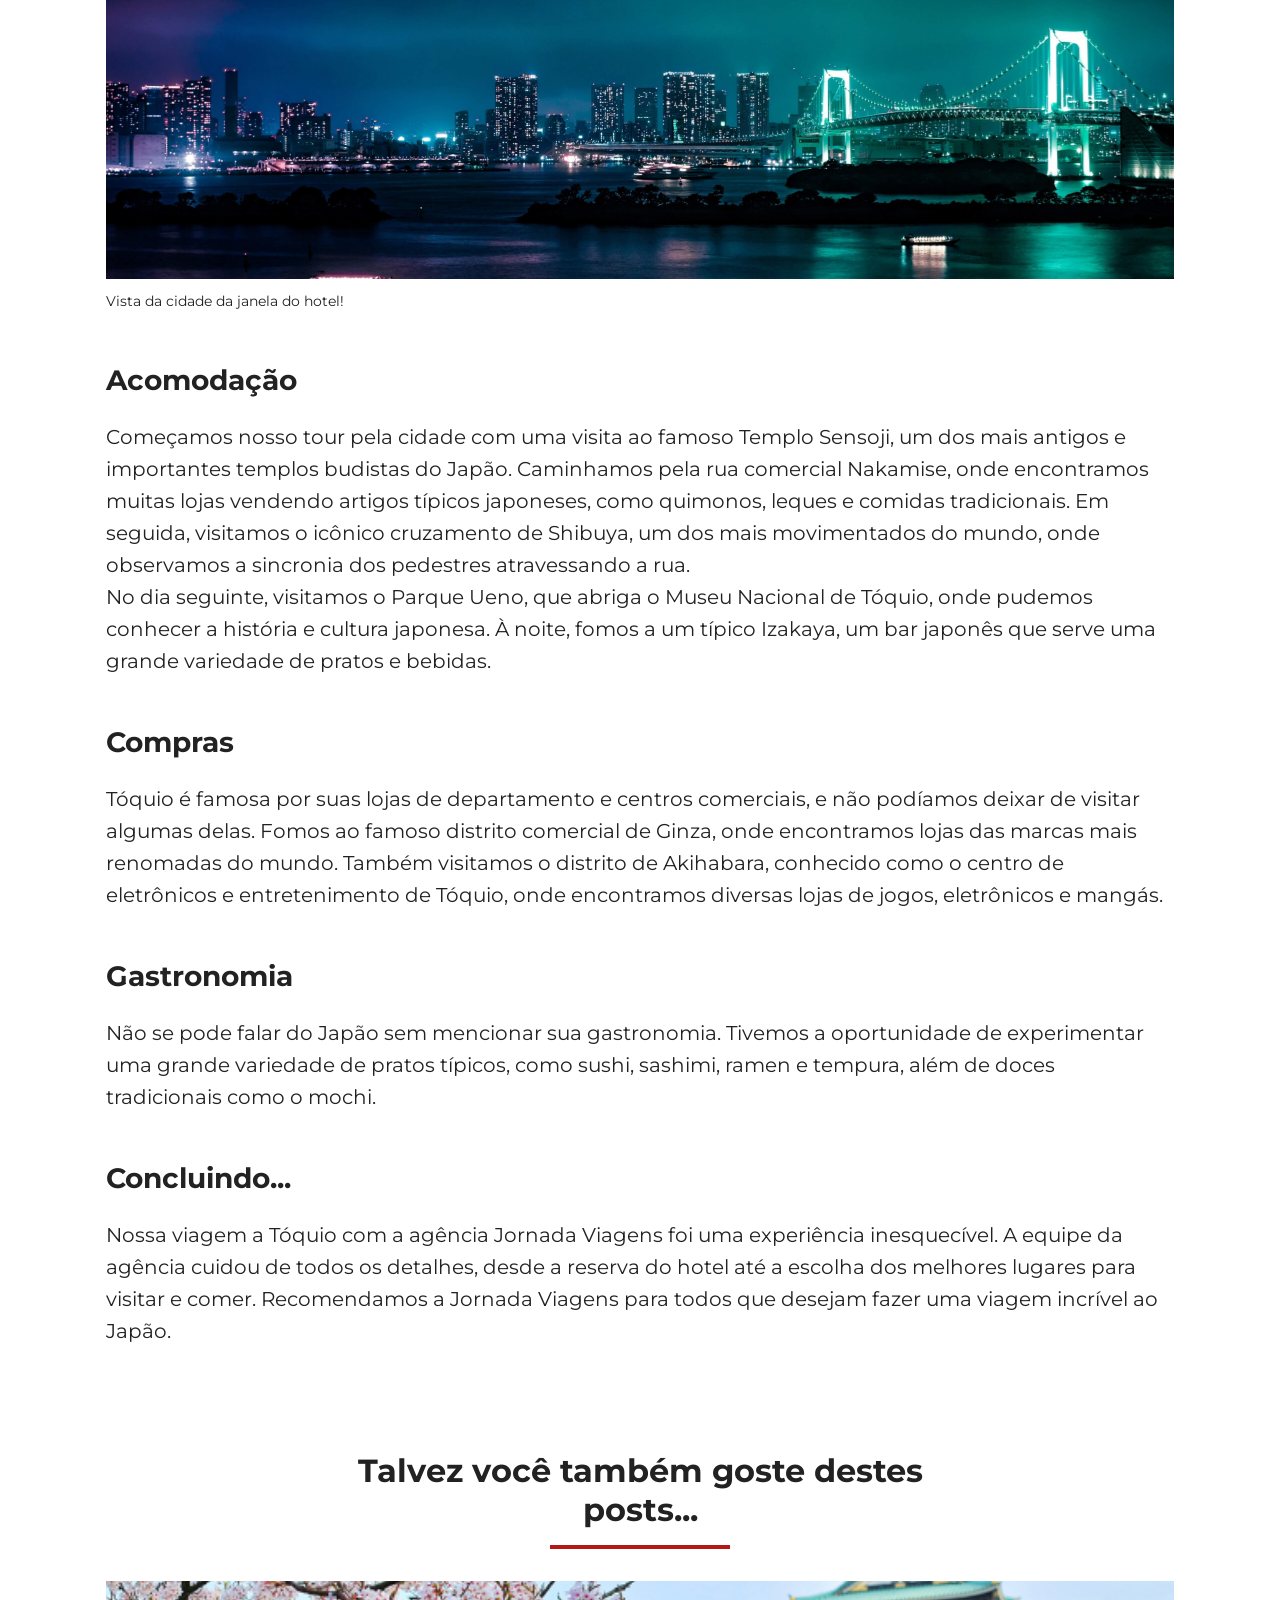
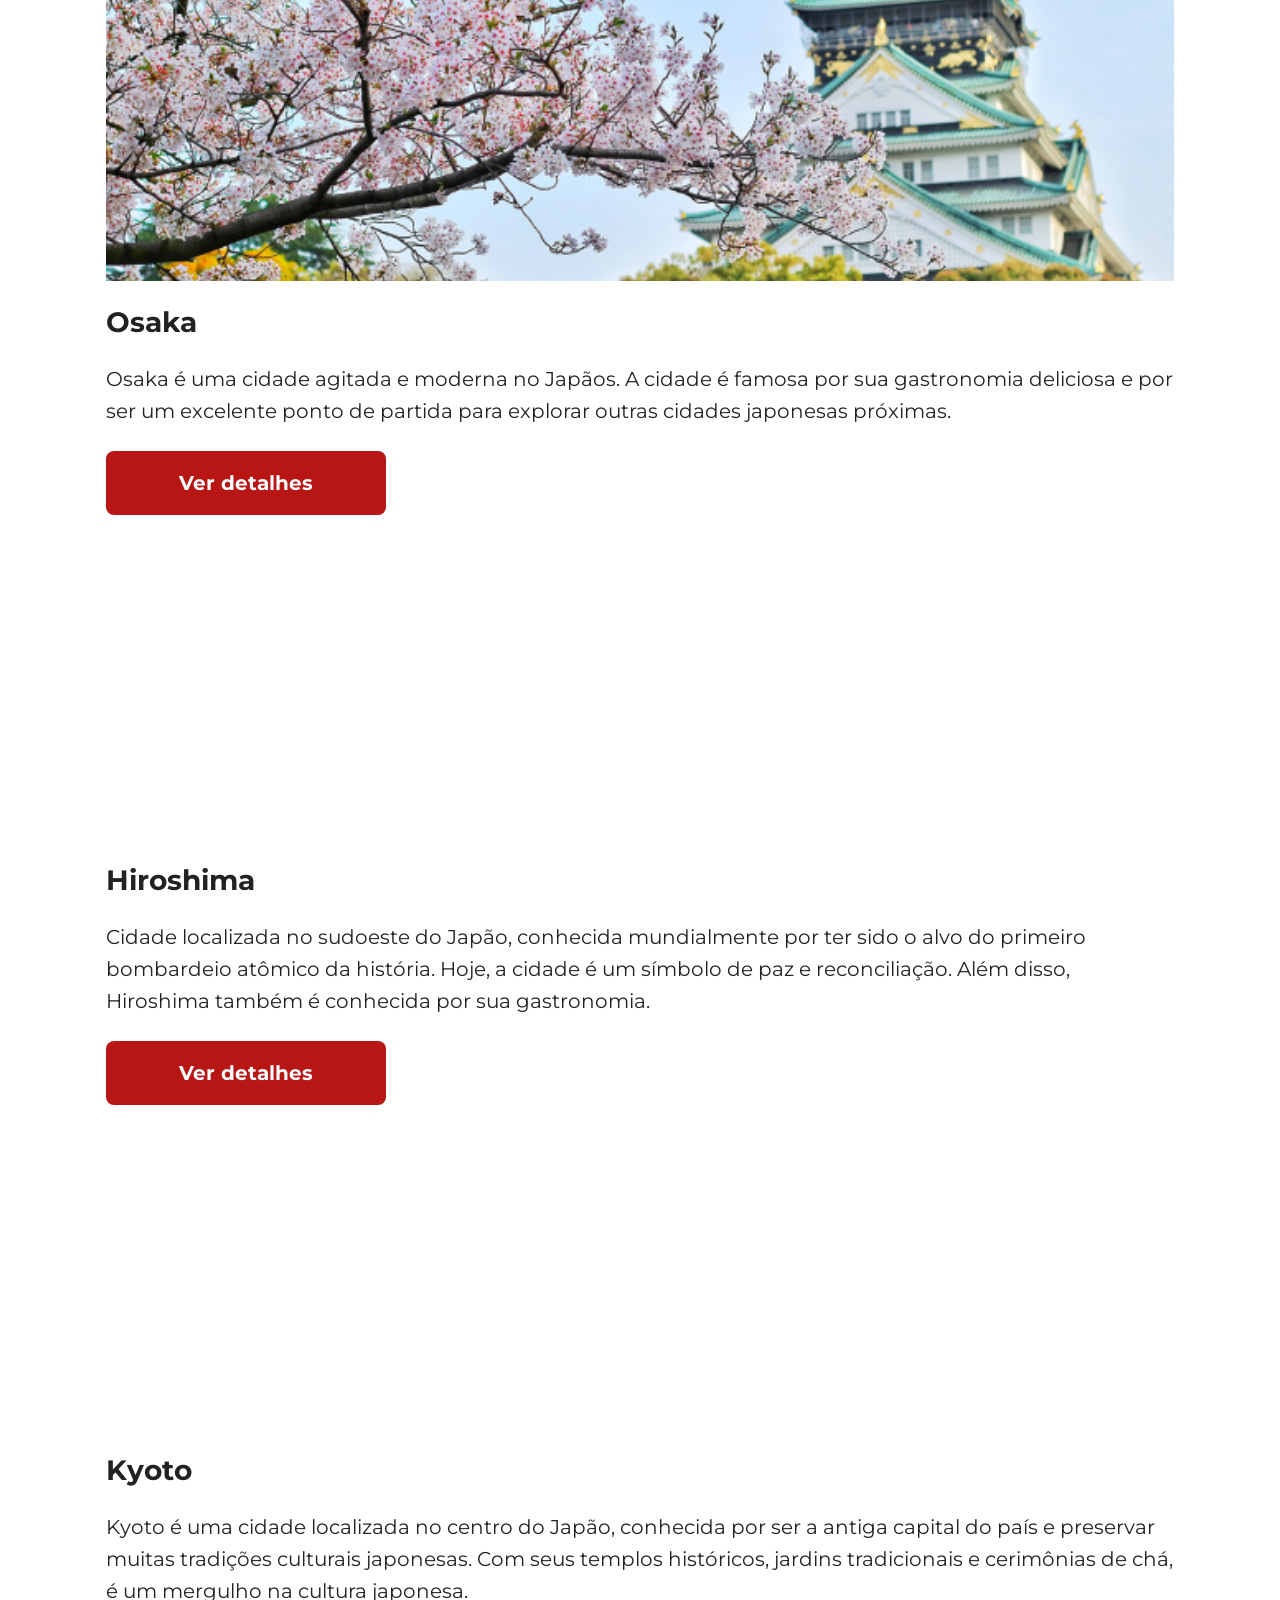
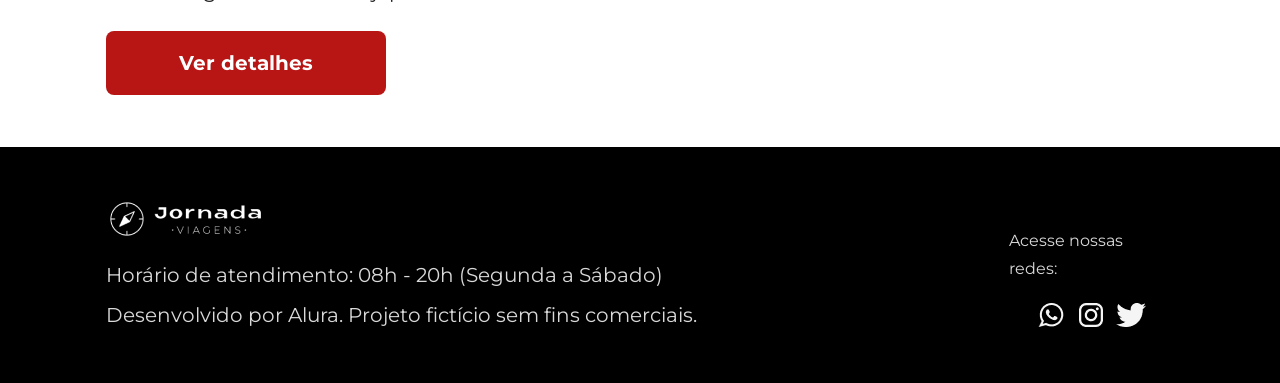
==== commit 1c7aa95b: "Adjusting destinations css and implementing blog other-posts" ====
--- a/blog.html
+++ b/blog.html
@@ -188,7 +188,7 @@
         <h2>Talvez você também goste destes posts...</h2>
         <hr class="separation-line" />
       </div>
-      <div class="destinations-container">
+      <div class="destinations-container blog">
         <article class="destination-block osaka">
           <header>
             <div class="destination-image"></div>
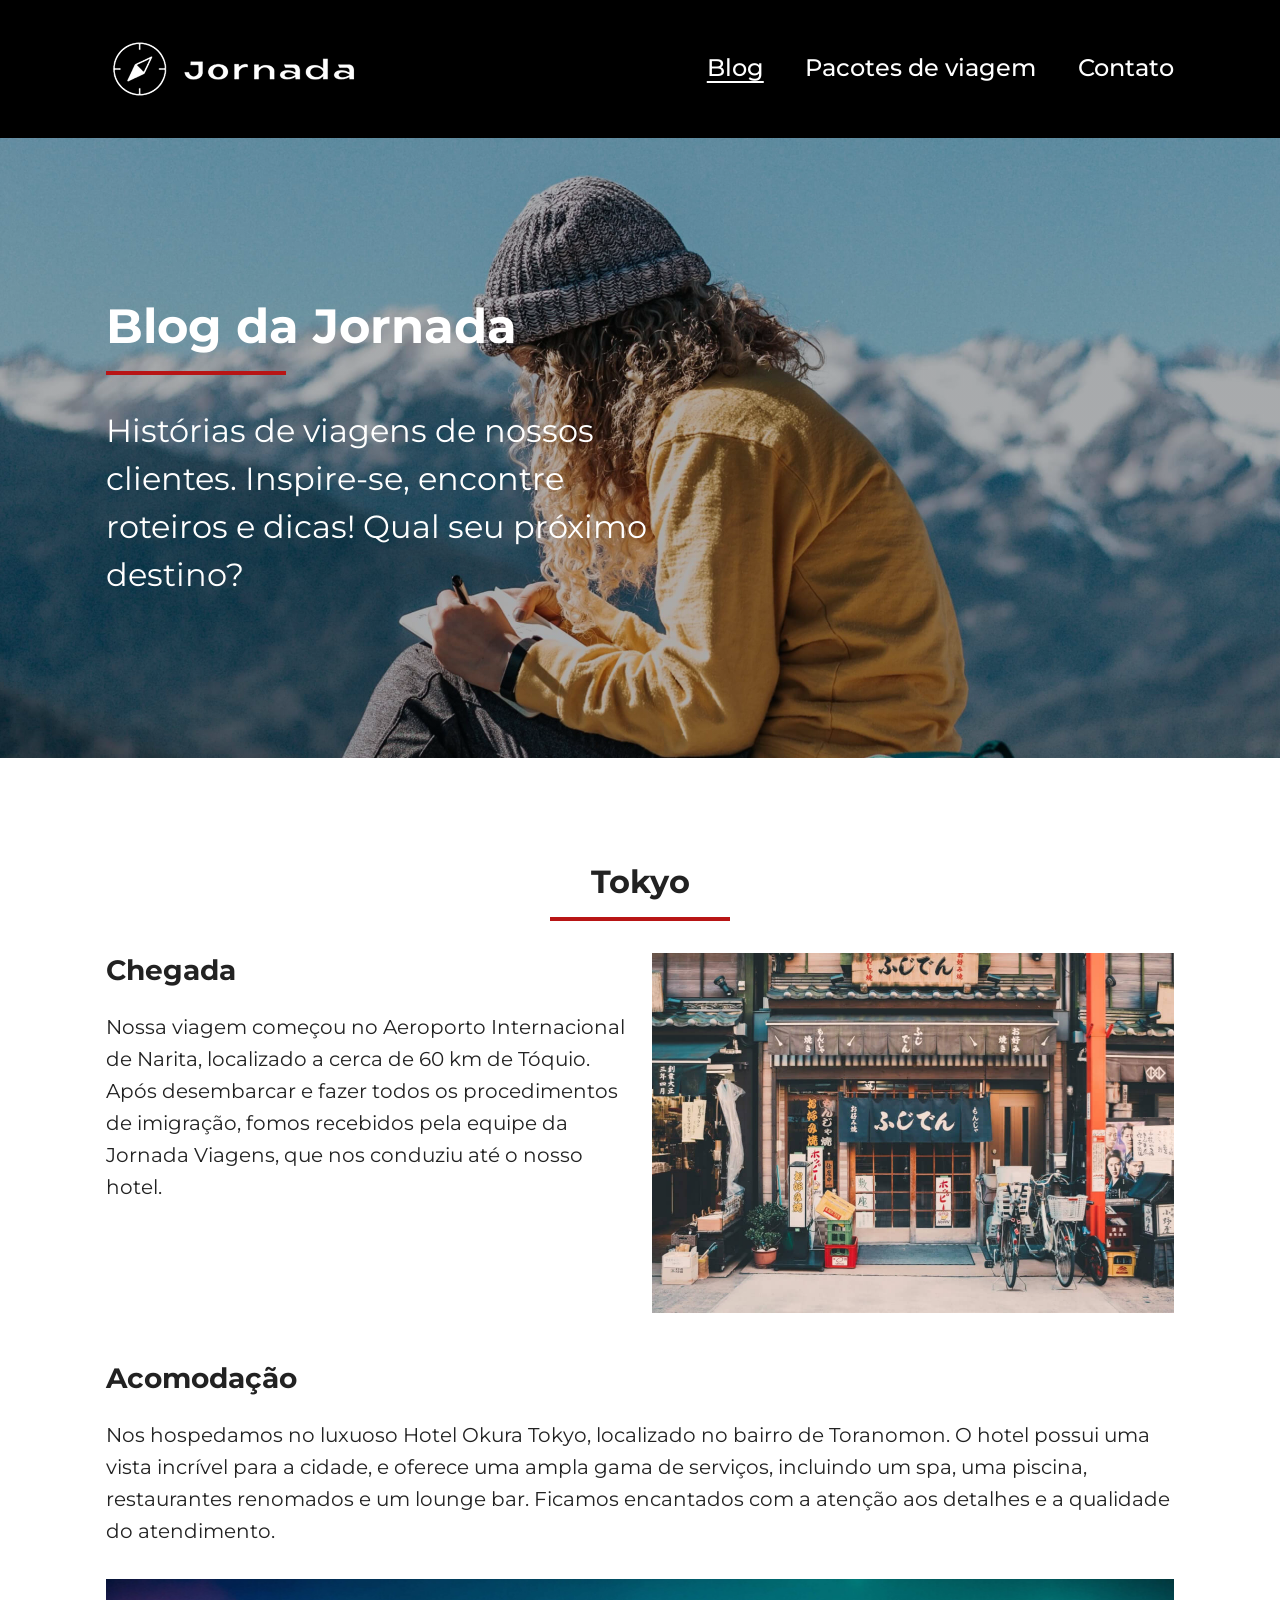
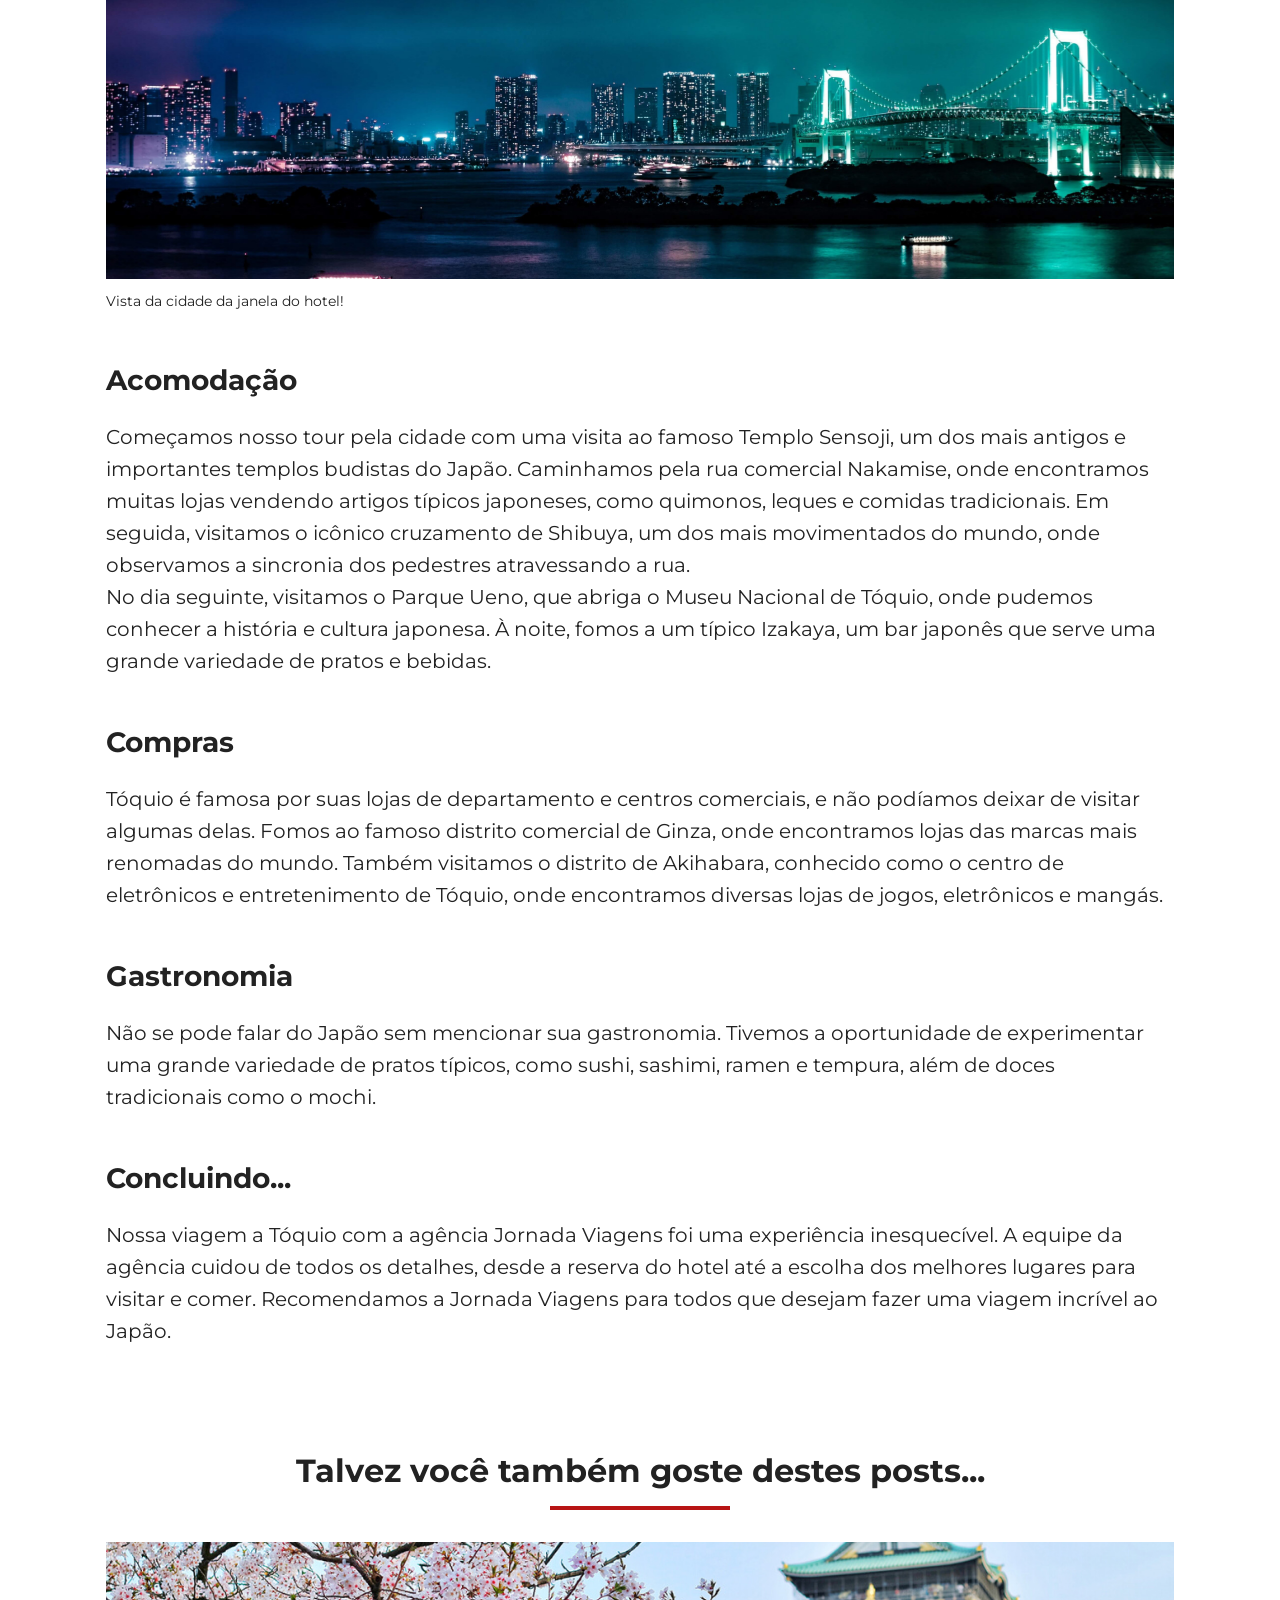
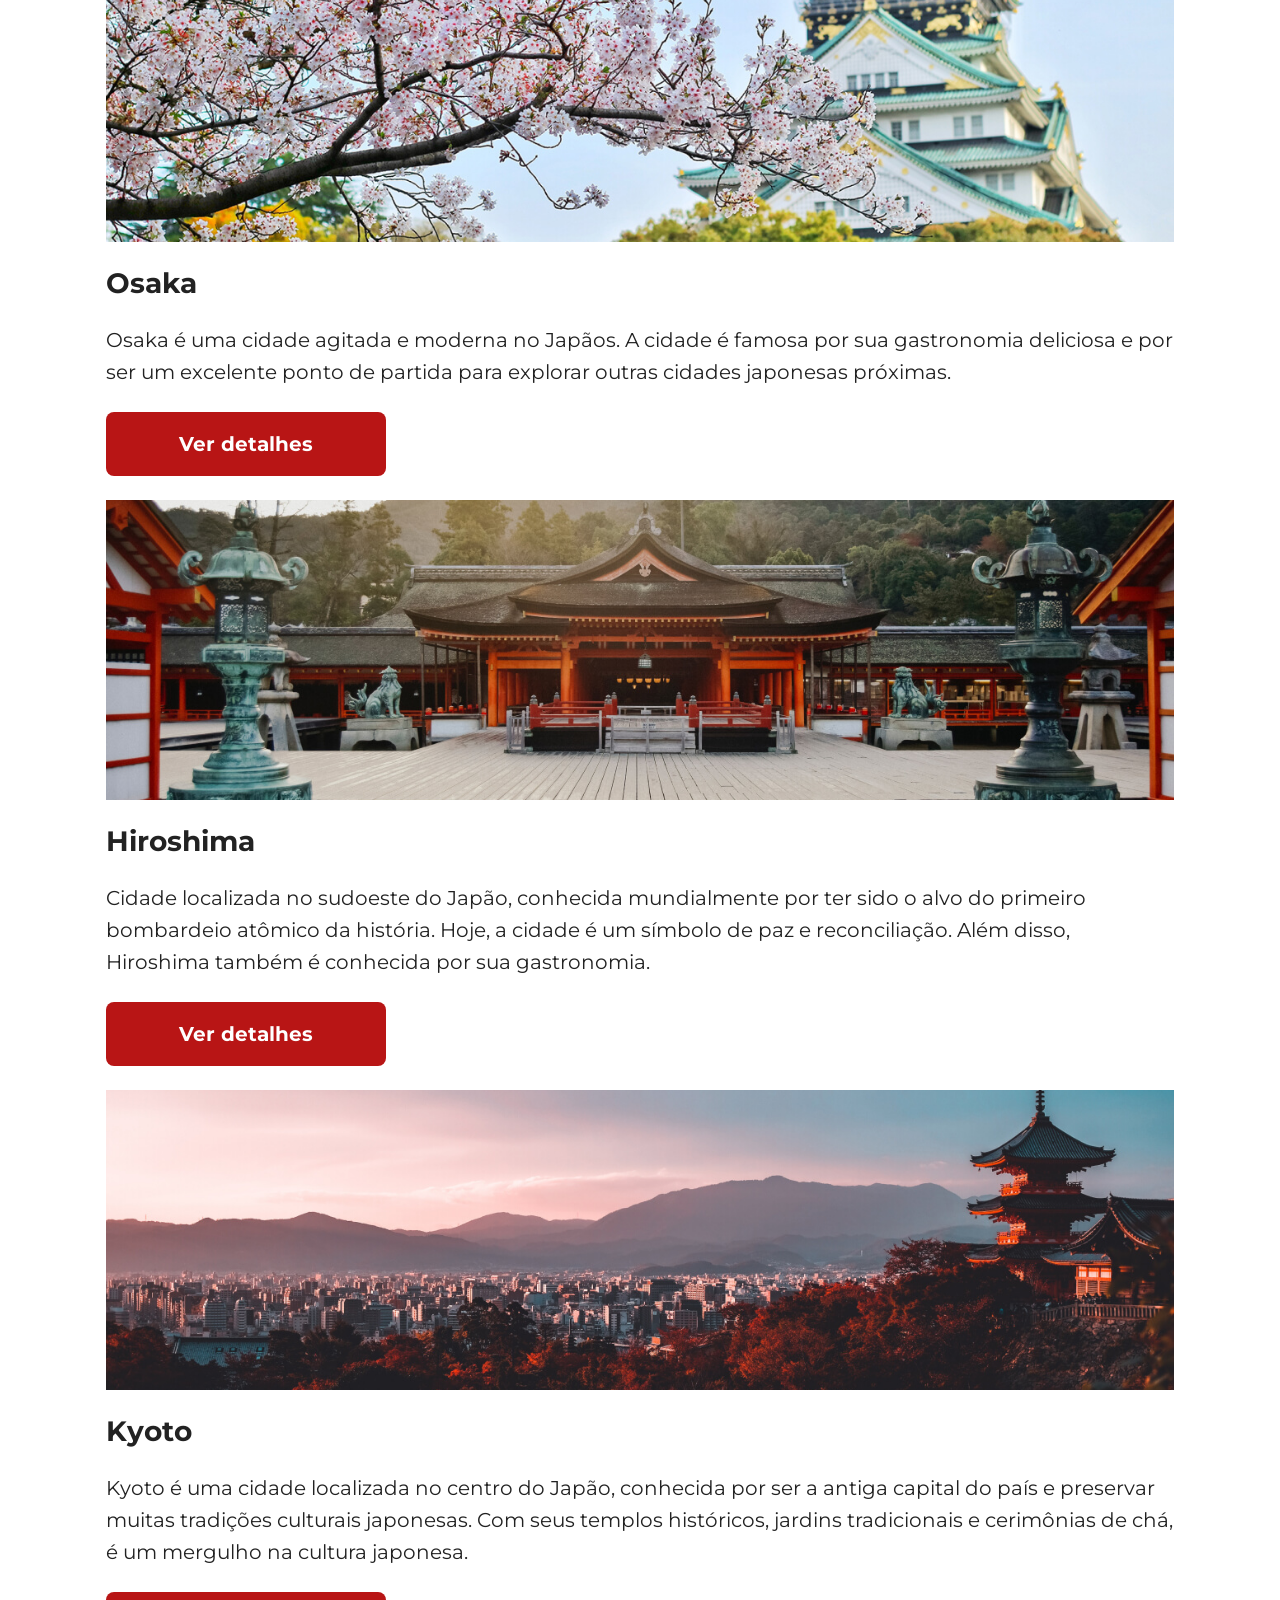
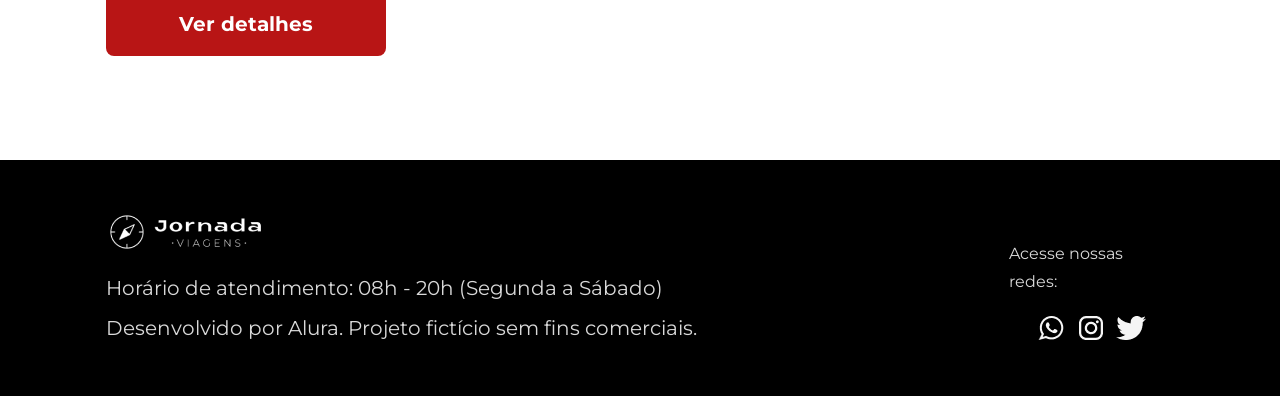
==== commit b92e8f7c: "Fixing footer margin to content in blog page" ====
--- a/blog.html
+++ b/blog.html
@@ -253,7 +253,7 @@
         </article>
       </div>
     </section>
-    <footer class="main-footer" role="contentinfo">
+    <footer class="main-footer blog" role="contentinfo">
       <div class="footer-info">
         <img
           src="./img/footer/logo-jornada-footer-white.png"
